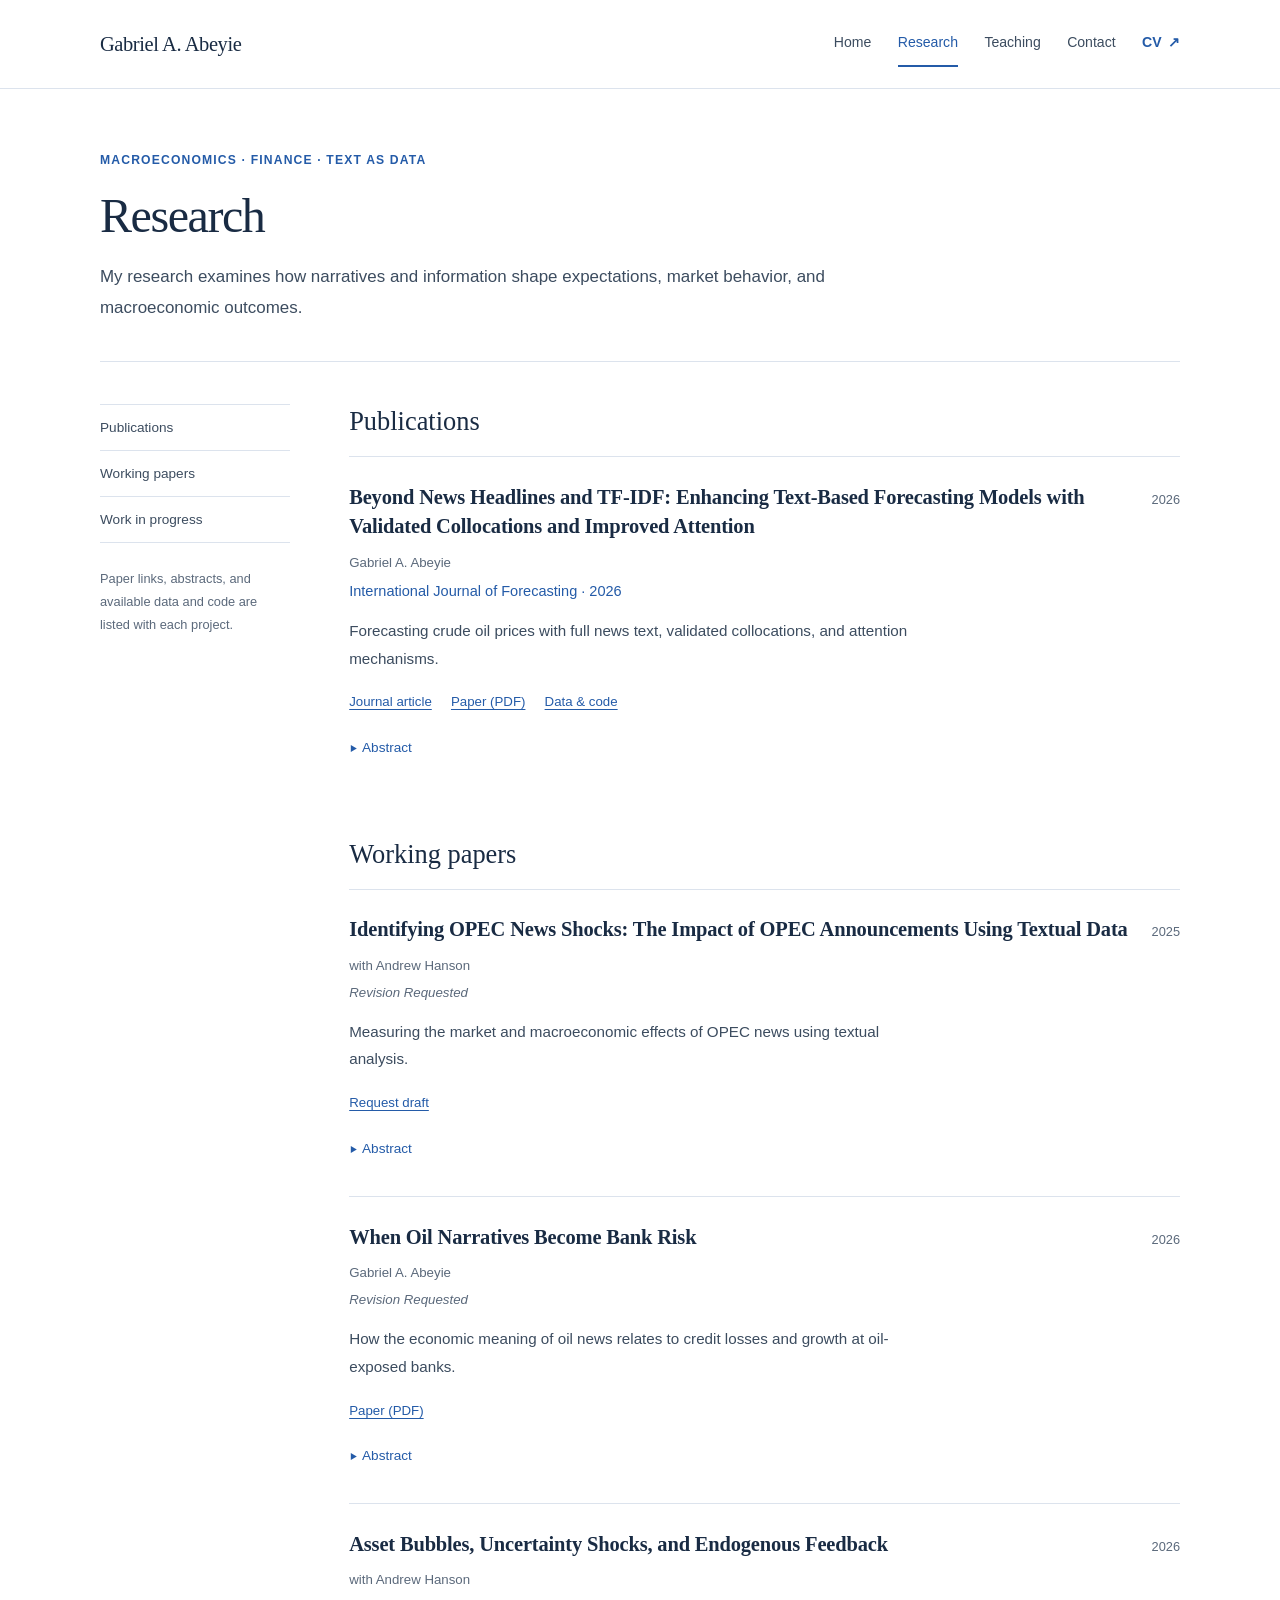
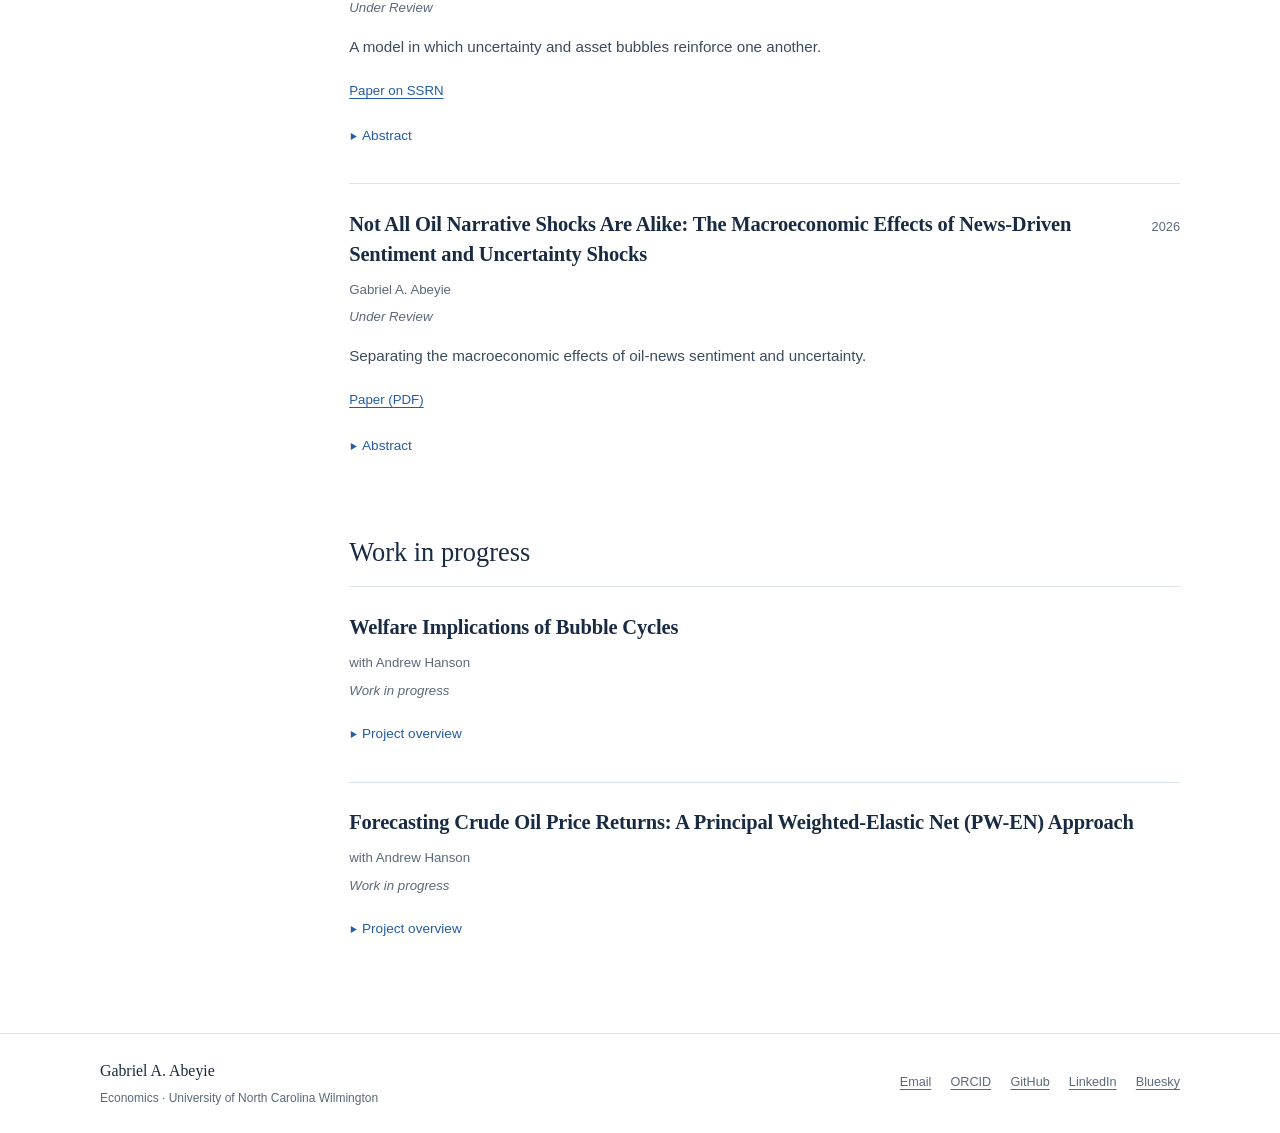
==== research.html @ 28021926 "Add files via upload" ====
<!DOCTYPE html>
<html lang="en">
<head><meta charset="UTF-8"><meta name="viewport" content="width=device-width, initial-scale=1"><meta name="color-scheme" content="light"><title>Research | Gabriel A. Abeyie</title><meta name="description" content="Publications, working papers, abstracts, and replication materials from Gabriel A. Abeyie."><meta name="author" content="Gabriel Appau Abeyie"><link rel="canonical" href="https://gabeabeyie.github.io/academic-website/research.html"><meta property="og:type" content="website"><meta property="og:url" content="https://gabeabeyie.github.io/academic-website/research.html"><meta property="og:title" content="Research | Gabriel A. Abeyie"><meta property="og:description" content="Publications, working papers, abstracts, and replication materials from Gabriel A. Abeyie."><meta property="og:image" content="https://gabeabeyie.github.io/academic-website/abeyie-gabriel-a-gabriel-abeyie-07723-edit-2-portrait.jpg"><meta name="twitter:card" content="summary_large_image"><meta name="twitter:title" content="Research | Gabriel A. Abeyie"><meta name="twitter:description" content="Publications, working papers, abstracts, and replication materials from Gabriel A. Abeyie."><link rel="icon" type="image/png" href="https://gabeabeyie.github.io/academic-website/favicon.png"><link rel="stylesheet" href="styles.css"></head><body><a class="skip" href="#main">Skip to main content</a><header class="site-header"><div class="container header-inner"><a class="wordmark" href="index.html">Gabriel A. Abeyie</a><nav class="primary-nav" aria-label="Main navigation"><ul><li><a href="index.html">Home</a></li><li><a href="research.html" aria-current="page">Research</a></li><li><a href="teaching.html">Teaching</a></li><li><a href="contact.html">Contact</a></li><li><a class="nav-cv" href="https://gabeabeyie.github.io/academic-website/Gabriel_abeyie_cv.pdf">CV <span aria-hidden="true">↗</span></a></li></ul></nav></div></header><main class="main" id="main" tabindex="-1"><div class="container"><header class="page-heading"><p class="eyebrow">Macroeconomics · Finance · Text as data</p><h1 id="research-title">Research</h1><p>My research examines how narratives and information shape expectations, market behavior, and macroeconomic outcomes.</p></header><div class="research-layout"><aside class="research-side"><nav aria-label="Research categories"><a href="#publications">Publications</a><a href="#working-papers">Working papers</a><a href="#work-in-progress">Work in progress</a></nav><p>Paper links, abstracts, and available data and code are listed with each project.</p></aside><div><section class="paper-group" id="publications" aria-labelledby="publications-title"><h2 id="publications-title">Publications</h2><article class="paper" aria-labelledby="paper-1"><div class="paper-heading"><h3 id="paper-1"><a href="https://doi.org/10.1016/j.ijforecast.2025.09.002">Beyond News Headlines and TF-IDF: Enhancing Text-Based Forecasting Models with Validated Collocations and Improved Attention</a></h3><span class="paper-year">2026</span></div><p class="paper-authors">Gabriel A. Abeyie</p><p class="paper-status published">International Journal of Forecasting · 2026</p><p class="paper-description">Forecasting crude oil prices with full news text, validated collocations, and attention mechanisms.</p><div class="paper-links"><a href="https://doi.org/10.1016/j.ijforecast.2025.09.002" aria-label="Journal article: Beyond News Headlines and TF-IDF: Enhancing Text-Based Forecasting Models with Validated Collocations and Improved Attention">Journal article</a><a href="https://gabeabeyie.github.io/academic-website/IJF-D-24-00300R1.pdf" aria-label="Paper (PDF): Beyond News Headlines and TF-IDF: Enhancing Text-Based Forecasting Models with Validated Collocations and Improved Attention">Paper (PDF)</a><a href="https://github.com/gabeabeyie/Collocation_Attention.git" aria-label="Data &amp; code: Beyond News Headlines and TF-IDF: Enhancing Text-Based Forecasting Models with Validated Collocations and Improved Attention">Data &amp; code</a></div><details><summary>Abstract<span class="sr-only">: Beyond News Headlines and TF-IDF: Enhancing Text-Based Forecasting Models with Validated Collocations and Improved Attention</span></summary><div class="abstract"><p>This paper proposes a method for enhancing text-based forecasting models, with a specific focus on predicting crude oil prices. Utilizing advanced techniques, including pattern validation and attention mechanisms, the study demonstrates notable improvements in predictive power over traditional approaches. One key finding is that considering the full text of news articles, rather than limiting the analysis to news headlines, leads to significant gains in forecasting accuracy. Furthermore, the model featuring verb-noun and noun-verb collocation pattern validation consistently outperforms benchmarks and models based solely on news headlines across various forecasting horizons. The results suggest that the presence of such collocations as “price fell,” “prices tumbled,” and “price dropped” in crude-oil-related news articles is associated with a decrease in oil price returns. Additionally, integrating macroeconomic data with text-based features enhances predictive performance, demonstrating that combining structured economic indicators with textual features improves forecasting accuracy.</p></div></details></article></section><section class="paper-group" id="working-papers" aria-labelledby="working-title"><h2 id="working-title">Working papers</h2><article class="paper" aria-labelledby="paper-2"><div class="paper-heading"><h3 id="paper-2">Identifying OPEC News Shocks: The Impact of OPEC Announcements Using Textual Data</h3><span class="paper-year">2025</span></div><p class="paper-authors">with Andrew Hanson</p><p class="paper-status ">Revision Requested</p><p class="paper-description">Measuring the market and macroeconomic effects of OPEC news using textual analysis.</p><div class="paper-links"><a href="mailto:abeyieg@uncw.edu?subject=Paper%20request%3A%20Identifying%20OPEC%20News%20Shocks%3A%20The%20Impact%20of%20OPEC%20Announcements%20Using%20Textual%20Data" aria-label="Request draft: Identifying OPEC News Shocks: The Impact of OPEC Announcements Using Textual Data">Request draft</a></div><details><summary>Abstract<span class="sr-only">: Identifying OPEC News Shocks: The Impact of OPEC Announcements Using Textual Data</span></summary><div class="abstract"><p>This paper uses textual analysis to identify and measure the impact of OPEC news shocks on oil markets and the broader economy, developing novel methods to extract information from OPEC announcements and communications.</p></div></details></article><article class="paper" aria-labelledby="paper-3"><div class="paper-heading"><h3 id="paper-3"><a href="https://gabeabeyie.github.io/academic-website/When%20Oil%20Narratives%20Become%20Bank%20Risk.pdf">When Oil Narratives Become Bank Risk</a></h3><span class="paper-year">2026</span></div><p class="paper-authors">Gabriel A. Abeyie</p><p class="paper-status ">Revision Requested</p><p class="paper-description">How the economic meaning of oil news relates to credit losses and growth at oil-exposed banks.</p><div class="paper-links"><a href="https://gabeabeyie.github.io/academic-website/When%20Oil%20Narratives%20Become%20Bank%20Risk.pdf" aria-label="Paper (PDF): When Oil Narratives Become Bank Risk">Paper (PDF)</a></div><details><summary>Abstract<span class="sr-only">: When Oil Narratives Become Bank Risk</span></summary><div class="abstract"><p>Oil-market news can signal very different risks for banks exposed to oil-producing regions. This paper studies how newspaper-based oil narratives are associated with U.S. bank balance sheets. Supply-disruption narratives predict higher cumulative loan-loss provisions and net charge-offs, lower loan growth, lower deposit growth, and weaker short-run profitability among more oil-exposed banks. Demand-salience narratives move in the opposite direction, predicting stronger lending, deposit growth, and profitability, while provisions and charge-offs decline. These findings show that oil narratives do not have one banking effect: some oil stories become bank risk, while others coincide with expansion in oil-exposed banking markets</p></div></details></article><article class="paper" aria-labelledby="paper-4"><div class="paper-heading"><h3 id="paper-4"><a href="https://papers.ssrn.com/sol3/papers.cfm?abstract_id=7301018">Asset Bubbles, Uncertainty Shocks, and Endogenous Feedback</a></h3><span class="paper-year">2026</span></div><p class="paper-authors">with Andrew Hanson</p><p class="paper-status ">Under Review</p><p class="paper-description">A model in which uncertainty and asset bubbles reinforce one another.</p><div class="paper-links"><a href="https://papers.ssrn.com/sol3/papers.cfm?abstract_id=7301018" aria-label="Paper on SSRN: Asset Bubbles, Uncertainty Shocks, and Endogenous Feedback">Paper on SSRN</a></div><details><summary>Abstract<span class="sr-only">: Asset Bubbles, Uncertainty Shocks, and Endogenous Feedback</span></summary><div class="abstract"><p>Asset bubbles can create the uncertainty that sustains them. We build an economy in which a gap between an asset&#x27;s market price and the cost of covering its dividends finances project entry, expansion, and risk-taking. Those projects generate future uncertainty, which strains investors&#x27; capacity to bear risk and widens the bubble. This feedback can sustain several levels of bubbles and uncertainty even when shocks do not multiply on their own. Time structure determines the outcome. With a fixed ending date, equilibrium is unique regardless of feedback strength. When projects and uncertainty repeatedly renew, the same mechanism can produce multiple equilibria. Uncertainty shocks do not merely enlarge an existing bubble: by pushing risk beyond investors&#x27; capacity to bear it, they can cause one to form in the first place. The model identifies stable and unstable outcomes and remains valid in a fully closed economy.</p></div></details></article><article class="paper" aria-labelledby="paper-5"><div class="paper-heading"><h3 id="paper-5"><a href="https://gabeabeyie.github.io/academic-website/Narrative_Shocks70.pdf">Not All Oil Narrative Shocks Are Alike: The Macroeconomic Effects of News-Driven Sentiment and Uncertainty Shocks</a></h3><span class="paper-year">2026</span></div><p class="paper-authors">Gabriel A. Abeyie</p><p class="paper-status ">Under Review</p><p class="paper-description">Separating the macroeconomic effects of oil-news sentiment and uncertainty.</p><div class="paper-links"><a href="https://gabeabeyie.github.io/academic-website/Narrative_Shocks70.pdf" aria-label="Paper (PDF): Not All Oil Narrative Shocks Are Alike: The Macroeconomic Effects of News-Driven Sentiment and Uncertainty Shocks">Paper (PDF)</a></div><details><summary>Abstract<span class="sr-only">: Not All Oil Narrative Shocks Are Alike: The Macroeconomic Effects of News-Driven Sentiment and Uncertainty Shocks</span></summary><div class="abstract"><p>This paper studies whether oil-market narratives have macroeconomic effects, and whether those effects differ depending on whether narratives convey directional information or uncertainty. I construct new monthly oil narrative sentiment and uncertainty indices from Wall Street Journal and New York Times articles from 1953 to 2022 and classify oil-related coverage into five narrative types. Using the type-specific narrative decomposition as external instruments in a Proxy-SVAR, I identify two structurally distinct narrative shocks. A bullish narrative sentiment shock raises the real oil price persistently, increases world industrial production, raises world oil production, and gradually passes through to consumer prices, consistent with a demand-side information channel. By contrast, an elevated narrative uncertainty shock reduces world oil production and world industrial production, while producing only a muted response of the real oil price and consumer prices, consistent with a supply-side real-options channel. When both shocks hit simultaneously, the combined effect produces a stagflationary pattern in which oil prices and inflation rise while production and activity respond weakly. These findings show that oil-market narratives contain macroeconomically relevant variation beyond physical oil shocks and that separating directional tone from ambiguity is essential for understanding how oil news transmits to the broader economy.</p></div></details></article></section><section class="paper-group" id="work-in-progress" aria-labelledby="progress-title"><h2 id="progress-title">Work in progress</h2><article class="paper" aria-labelledby="paper-6"><div class="paper-heading"><h3 id="paper-6">Welfare Implications of Bubble Cycles</h3></div><p class="paper-authors">with Andrew Hanson</p><p class="paper-status ">Work in progress</p><div class="paper-links"></div><details><summary>Project overview<span class="sr-only">: Welfare Implications of Bubble Cycles</span></summary><div class="abstract"><p>This research examines the welfare consequences of asset price bubble cycles, analyzing how boom–bust patterns in asset markets affect economic efficiency and social welfare.</p></div></details></article><article class="paper" aria-labelledby="paper-7"><div class="paper-heading"><h3 id="paper-7">Forecasting Crude Oil Price Returns: A Principal Weighted-Elastic Net (PW-EN) Approach</h3></div><p class="paper-authors">with Andrew Hanson</p><p class="paper-status ">Work in progress</p><div class="paper-links"></div><details><summary>Project overview<span class="sr-only">: Forecasting Crude Oil Price Returns: A Principal Weighted-Elastic Net (PW-EN) Approach</span></summary><div class="abstract"><p>This paper develops a novel forecasting methodology combining principal component analysis with weighted elastic net regularization to improve crude oil price return predictions using high-dimensional predictor sets.</p></div></details></article></section></div></div></div></main><footer class="site-footer"><div class="container footer-inner"><div><p class="footer-name">Gabriel A. Abeyie</p><p class="footer-affiliation">Economics · University of North Carolina Wilmington</p></div><nav class="footer-links" aria-label="Contact and profiles"><a href="mailto:abeyieg@uncw.edu">Email</a><a href="https://orcid.org/0009-0005-0006-528X">ORCID</a><a href="https://github.com/gabeabeyie">GitHub</a><a href="https://linkedin.com/in/gabrielabeyie">LinkedIn</a><a href="https://bsky.app/profile/gabeyie.bsky.social">Bluesky</a></nav></div></footer></body></html>
---- styles.css ----
/* Shared design tokens. No external fonts or JavaScript are required by the hosted site. */
:root{color-scheme:light;--bg:#fff;--ink:#192b43;--body:#3c4c5f;--muted:#5b697b;--accent:#245ba8;--accent-dark:#173f7d;--line:#dce3ed;--soft:#f2f6fb;--focus:#a94715;--serif:Georgia,"Times New Roman",serif;--sans:-apple-system,BlinkMacSystemFont,"Segoe UI",Arial,sans-serif}
*,*::before,*::after{box-sizing:border-box}html{scroll-behavior:smooth;scroll-padding-top:24px}body{margin:0;color:var(--body);background:var(--bg);font:1rem/1.7 var(--sans);-webkit-font-smoothing:antialiased}h1,h2,h3,h4,p,ul,figure,dl,dd{margin:0}h1,h2,h3,h4{color:var(--ink);line-height:1.3;font-weight:500}h1,h2{font-family:var(--serif)}a{color:var(--accent);text-decoration-thickness:1px;text-underline-offset:.23em}a:hover{color:var(--accent-dark);text-decoration-thickness:2px}a,summary{-webkit-tap-highlight-color:transparent}:focus-visible{outline:3px solid var(--focus);outline-offset:5px;border-radius:2px}::selection{background:#dbe8fa;color:var(--ink)}.sr-only{position:absolute;width:1px;height:1px;padding:0;overflow:hidden;clip:rect(0,0,0,0);white-space:nowrap;border:0}.container{width:min(1080px,calc(100% - 5rem));margin-inline:auto}.skip{position:fixed;top:1rem;left:1rem;transform:translateY(-180%);background:var(--ink);color:#fff;padding:.7rem 1rem;z-index:100}.skip:focus{transform:none;color:#fff}.site-header{border-bottom:1px solid var(--line)}.header-inner{min-height:88px;display:flex;justify-content:space-between;align-items:center;gap:2rem}.wordmark{font-family:var(--serif);font-size:1.28rem;letter-spacing:-.02em;text-decoration:none;color:var(--ink);min-height:44px;display:inline-flex;align-items:center;white-space:nowrap}.wordmark:hover{color:var(--accent)}.primary-nav ul{display:flex;gap:1.65rem;align-items:center;list-style:none;padding:0}.primary-nav a{font-size:.88rem;color:var(--body);text-decoration:none;min-height:44px;display:inline-flex;align-items:center;border-bottom:2px solid transparent;padding:.6rem 0}.primary-nav a:hover{text-decoration:underline;color:var(--accent)}.primary-nav a[aria-current="page"]{color:var(--accent);border-bottom-color:var(--accent)}.primary-nav .nav-cv{gap:.4rem;color:var(--accent);font-weight:600}.main{min-height:calc(100vh - 230px)}.home-hero{display:grid;grid-template-columns:minmax(0,1.55fr) minmax(0,1fr);gap:5rem;align-items:center;padding:4.5rem 0 4.25rem}.eyebrow{font-size:.79rem;font-weight:600;letter-spacing:.095em;text-transform:uppercase;color:var(--accent);margin-bottom:1rem}.home-hero h1{font-size:clamp(2.8rem,4.7vw,3.7rem);font-weight:400;line-height:1.14;letter-spacing:-.035em;text-wrap:balance}.affiliation{margin-top:1rem;line-height:1.8;font-size:.98rem;color:var(--muted)}.affiliation a{color:var(--body);text-decoration:none}.affiliation a:hover{text-decoration:underline}.hero-bio{font-size:1.17rem;line-height:1.75;margin-top:1.55rem;max-width:580px}.hero-method{font-size:1rem;line-height:1.8;margin-top:1rem;max-width:580px}.hero-actions{display:flex;align-items:center;gap:1rem;flex-wrap:wrap;margin-top:1.65rem}.button{display:inline-flex;align-items:center;justify-content:center;min-height:48px;gap:1rem;padding:.65rem 1.1rem;background:var(--accent);color:#fff;border:1px solid var(--accent);border-radius:4px;font-size:.88rem;font-weight:500;text-decoration:none}.button:hover{color:#fff;background:var(--accent-dark);border-color:var(--accent-dark);text-decoration:none}.button.secondary{background:#fff;border-color:#a8b8ce;color:var(--accent)}.button.secondary:hover{background:var(--soft);border-color:var(--accent);color:var(--accent)}.portrait{display:block;width:100%;height:auto;aspect-ratio:756/900;object-fit:cover;max-width:308px;margin-left:auto;border-radius:6px}.portrait-caption{max-width:308px;margin:.8rem 0 0 auto;font-size:.76rem;color:var(--muted);line-height:1.65}.home-topics{display:grid;grid-template-columns:repeat(3,minmax(0,1fr));gap:2.8rem;padding:1.8rem 0 2.1rem;border-top:1px solid var(--line);border-bottom:1px solid var(--line)}.topic{border-top:2px solid #8aa7d0;padding-top:.9rem}.topic h2{font-family:var(--sans);font-size:.94rem;font-weight:600}.topic p{font-size:.88rem;line-height:1.75;margin-top:.5rem;color:var(--muted)}.home-feature{display:grid;grid-template-columns:170px minmax(0,1fr);gap:2.5rem;padding:2.4rem 0 2.6rem}.small-label{font-size:.75rem;font-weight:600;text-transform:uppercase;letter-spacing:.09em;color:var(--muted);padding-top:.25rem}.home-feature h2{font-size:1.2rem;line-height:1.55;max-width:740px}.home-feature h2 a{color:var(--ink);text-decoration:none}.home-feature h2 a:hover{color:var(--accent);text-decoration:underline}.home-feature p{font-size:.9rem;color:var(--muted);margin-top:.7rem}.inline-link{display:inline-flex;align-items:center;gap:.7rem;min-height:44px;font-size:.86rem;margin-top:.3rem}.page-heading{padding:3.8rem 0 2.4rem;border-bottom:1px solid var(--line)}.page-heading h1{font-size:3rem;letter-spacing:-.03em;line-height:1.15;font-weight:400}.page-heading p{font-size:1.06rem;line-height:1.8;max-width:730px;margin-top:1.2rem}.page-heading .eyebrow{margin:0 0 1rem;font-size:.76rem}.research-layout{display:grid;grid-template-columns:190px minmax(0,1fr);gap:3.7rem;padding:2.6rem 0 3.5rem}.research-side{align-self:start;position:sticky;top:2rem}.research-side nav{border-top:1px solid var(--line)}.research-side a{min-height:46px;display:flex;align-items:center;border-bottom:1px solid var(--line);font-size:.85rem;text-decoration:none;color:var(--body)}.research-side a:hover{color:var(--accent);text-decoration:underline}.research-side p{font-size:.8rem;color:var(--muted);line-height:1.8;margin-top:1.5rem}.paper-group{scroll-margin-top:2rem}.paper-group+.paper-group{margin-top:2.6rem}.paper-group h2{font-size:1.65rem;padding-bottom:1.1rem;border-bottom:1px solid var(--line);font-weight:400}.paper{padding:1.6rem 0 1.5rem;border-bottom:1px solid var(--line)}.paper:last-child{border-bottom:0}.paper-heading{display:flex;justify-content:space-between;align-items:baseline;gap:1rem;margin-bottom:.6rem}.paper-year{font-size:.8rem;color:var(--muted);flex-shrink:0}.paper h3{font-family:var(--serif);font-size:1.28rem;font-weight:600;line-height:1.45;letter-spacing:-.008em}.paper h3 a{color:var(--ink);text-decoration:none}.paper h3 a:hover{color:var(--accent);text-decoration:underline}.paper-authors{font-size:.83rem;color:var(--muted);margin-top:.6rem}.paper-status{font-size:.83rem;color:var(--muted);margin-top:.3rem;font-style:italic}.paper-status.published{font-size:.91rem;color:var(--accent);font-style:normal}.paper-description{font-size:.95rem;line-height:1.8;margin-top:.85rem;max-width:68ch}.paper-links{display:flex;gap:0 1.2rem;flex-wrap:wrap;margin-top:.55rem}.paper-links a{display:inline-flex;align-items:center;min-height:44px;font-size:.83rem}.paper details{margin-top:.15rem}summary{cursor:pointer;width:fit-content;max-width:100%;min-height:44px;padding:.55rem .1rem;color:var(--accent);font-size:.85rem;line-height:1.7}summary:hover{text-decoration:underline;text-underline-offset:.2em}summary::marker{font-size:.78em}.abstract{padding:1.1rem 1.2rem;background:var(--soft);border-left:2px solid #7f9fc9;font-size:.94rem;line-height:1.85;margin:.35rem 0 .7rem;overflow-wrap:anywhere}.teaching-layout{display:grid;grid-template-columns:minmax(0,1fr) 258px;gap:4rem;padding:2.8rem 0 3.4rem}.course{padding:1.6rem 0 1.8rem;border-bottom:1px solid var(--line)}.course:first-child{padding-top:0}.course:last-child{border-bottom:0}.course-code{font-size:.79rem;color:var(--accent);font-weight:600;margin-bottom:.65rem;letter-spacing:.03em}.course h2{font-size:1.5rem;line-height:1.4}.course-description{font-size:.95rem;line-height:1.85;margin-top:.8rem}.course .syllabus{display:inline-flex;gap:.6rem;align-items:center;min-height:44px;font-size:.85rem;margin-top:.6rem}.format{font-size:.65rem;line-height:1.3;padding:.12rem .25rem;border:1px solid #a5b4c9;color:var(--muted);border-radius:2px}.course details{margin-top:.3rem}.course dl{margin:.6rem 0 .5rem;padding:.6rem 0 .3rem 1rem;border-left:2px solid var(--line)}.term+.term{margin-top:1.1rem}.term dt{font-size:.85rem;color:var(--ink);font-weight:600;margin-bottom:.3rem}.term dd{font-size:.86rem;line-height:1.85}.term a{min-height:30px;display:inline-block}.score{color:var(--ink);font-weight:600}.student-aside{align-self:start;background:var(--soft);padding:1.5rem 1.4rem;border-radius:4px;border-top:2px solid #7b9dc8}.student-aside h2{font-family:var(--sans);font-size:1rem;font-weight:600}.student-aside p{font-size:.88rem;line-height:1.85;margin-top:.7rem}.student-aside a{display:inline-flex;align-items:center;min-height:44px;font-size:.84rem}.student-aside .button{margin-top:1rem;font-size:.8rem;gap:.5rem;display:flex}.contact-layout{display:grid;grid-template-columns:1.1fr 1fr;gap:4.2rem;padding:2.8rem 0 3.6rem}.contact-block+.contact-block{margin-top:2.1rem}.contact-block h2{font-family:var(--sans);font-size:.85rem;font-weight:600;color:var(--muted);margin-bottom:.7rem}.contact-block p,.contact-block address{font-size:.97rem;line-height:1.9;font-style:normal}.email-large{font-family:var(--serif);font-size:1.8rem;display:inline-flex;align-items:center;min-height:44px;overflow-wrap:anywhere;max-width:100%}.contact-block .phone{min-height:44px;display:inline-flex;align-items:center;font-size:.94rem}.contact-block .button{margin-top:1rem}.contact-links{display:flex;gap:0 1.2rem;flex-wrap:wrap}.contact-links a{min-height:44px;display:inline-flex;align-items:center;font-size:.9rem}.about-strip{background:var(--soft);border-top:1px solid var(--line);padding:2rem 0}.about-strip-inner{display:flex;justify-content:space-between;align-items:center;gap:2rem}.about-strip p{font-size:.92rem;color:var(--muted)}.about-strip a{min-height:44px;display:inline-flex;align-items:center;gap:.75rem;white-space:nowrap;font-size:.86rem}.site-footer{border-top:1px solid var(--line);padding:1.5rem 0}.footer-inner{display:flex;align-items:center;justify-content:space-between;gap:1.5rem;flex-wrap:wrap}.footer-name{font-family:var(--serif);font-size:.99rem;color:var(--ink)}.footer-affiliation{font-size:.75rem;color:var(--muted);margin-top:.25rem}.footer-links{display:flex;gap:1.2rem;flex-wrap:wrap}.footer-links a{display:inline-flex;min-height:44px;align-items:center;font-size:.79rem;color:var(--muted)}
@media(max-width:1000px){.container{width:calc(100% - 4rem)}.home-hero{gap:3rem;grid-template-columns:1.5fr 1fr}.home-hero h1{font-size:3rem}.primary-nav ul{gap:1.1rem}.header-inner{gap:1rem}.research-layout{grid-template-columns:160px minmax(0,1fr);gap:2.5rem}.teaching-layout{grid-template-columns:minmax(0,1fr) 235px;gap:2.5rem}.contact-layout{gap:2.8rem}.home-topics{gap:1.8rem}}
@media(max-width:760px){.container{width:calc(100% - 2.6rem)}.header-inner{min-height:0;display:block;padding:1.1rem 0 .7rem}.wordmark{font-size:1.25rem;min-height:36px}.primary-nav ul{gap:1.45rem;flex-wrap:wrap;margin-top:.2rem}.primary-nav a{font-size:.86rem;padding:.4rem 0;min-height:44px}.home-hero{padding:2.8rem 0 2.7rem;gap:2rem;grid-template-columns:1.5fr 1fr}.home-hero h1{font-size:2.6rem}.eyebrow{font-size:.72rem;letter-spacing:.07em}.hero-bio{font-size:1.05rem;line-height:1.8}.hero-method{font-size:.94rem}.affiliation{font-size:.88rem}.hero-actions{gap:.7rem}.button{font-size:.82rem;padding:.6rem .85rem;gap:.7rem}.portrait-caption{font-size:.71rem}.home-topics{gap:1.4rem}.topic h2{font-size:.85rem}.topic p{font-size:.82rem}.home-feature{grid-template-columns:1fr;gap:.75rem;padding:2rem 0}.home-feature h2{font-size:1.14rem}.page-heading{padding:2.5rem 0 1.9rem}.page-heading h1{font-size:2.5rem}.page-heading p{font-size:1rem}.research-layout{grid-template-columns:1fr;gap:1.8rem;padding-top:1.7rem}.research-side{position:static}.research-side nav{display:flex;gap:.5rem 1.6rem;flex-wrap:wrap;border:0}.research-side a{border:0;min-height:44px}.research-side p{display:none}.paper-group h2{font-size:1.55rem}.paper h3{font-size:1.24rem}.teaching-layout{grid-template-columns:1fr;gap:2rem;padding-top:2rem}.student-aside{max-width:100%;padding:1.4rem 1.5rem}.student-aside .button{width:fit-content}.contact-layout{gap:2rem;padding-top:2rem}.email-large{font-size:1.5rem}.about-strip-inner{align-items:start}.footer-inner{gap:.75rem}.footer-links{gap:1rem}}
@media(max-width:540px){.container{width:calc(100% - 2.4rem)}.primary-nav ul{gap:0 1.2rem}.primary-nav a{font-size:.82rem}.home-hero{display:flex;flex-direction:column;align-items:stretch;gap:2rem;padding-top:2.1rem}.home-hero h1{font-size:2.9rem;max-width:440px}.home-hero .eyebrow{font-size:.73rem}.hero-bio{font-size:1.12rem}.hero-method{font-size:.97rem}.hero-portrait{display:flex;gap:1.2rem;align-items:center}.portrait{width:142px;max-width:45%;margin:0;border-radius:4px}.portrait-caption{margin:0;max-width:185px;font-size:.8rem;line-height:1.85}.home-topics{grid-template-columns:1fr;gap:1.25rem;padding:1.7rem 0}.topic{padding-top:.75rem}.topic h2{font-size:.94rem}.topic p{font-size:.88rem;max-width:48ch}.home-feature h2{font-size:1.12rem}.page-heading h1{font-size:2.4rem}.research-side nav{gap:0 1.1rem}.research-side a{font-size:.79rem}.paper-heading{display:block}.paper-year{display:block;margin-top:.45rem}.paper h3{font-size:1.18rem}.paper-links{gap:0 1.1rem}.paper-description{font-size:.92rem}.abstract{font-size:.9rem;padding:.9rem 1rem}.course h2{font-size:1.32rem}.course-description{font-size:.92rem}.contact-layout{grid-template-columns:1fr;gap:2rem}.contact-block+.contact-block{margin-top:1.6rem}.email-large{font-size:1.65rem}.about-strip-inner{display:block}.about-strip a{margin-top:.5rem}.footer-inner{display:block}.footer-links{margin-top:.65rem}}
@media(prefers-reduced-motion:reduce){html{scroll-behavior:auto}}
@media(forced-colors:active){a{color:LinkText}.button,.abstract,.student-aside{border:1px solid CanvasText}:focus-visible{outline-color:Highlight}.primary-nav a[aria-current="page"]{border-bottom-color:LinkText}}
@media print{html{scroll-padding-top:0}body{font-size:10pt;background:#fff;color:#000}.container{width:100%}.site-header,.site-footer,.skip,.hero-actions,.research-side,.about-strip{display:none}.main{min-height:0}.home-hero{padding:0 0 1rem;grid-template-columns:1fr 160px;gap:2rem}.home-hero h1{font-size:28pt}.hero-bio,.hero-method,.page-heading p{font-size:11pt}.page-heading{padding:0 0 1rem}.page-heading h1{font-size:26pt}.research-layout,.teaching-layout{display:block;padding-top:1rem}.paper,.course{break-inside:avoid}.paper h3{font-size:13pt}.paper,.course{padding:1rem 0}.paper-links a{min-height:0;font-size:9pt}.paper details,.course details,.student-aside{display:none}.contact-layout{padding:1rem 0}.contact-block a{color:#000}a{color:#000}.paper-description{font-size:10pt}.paper-group+.paper-group{margin-top:1.5rem}}
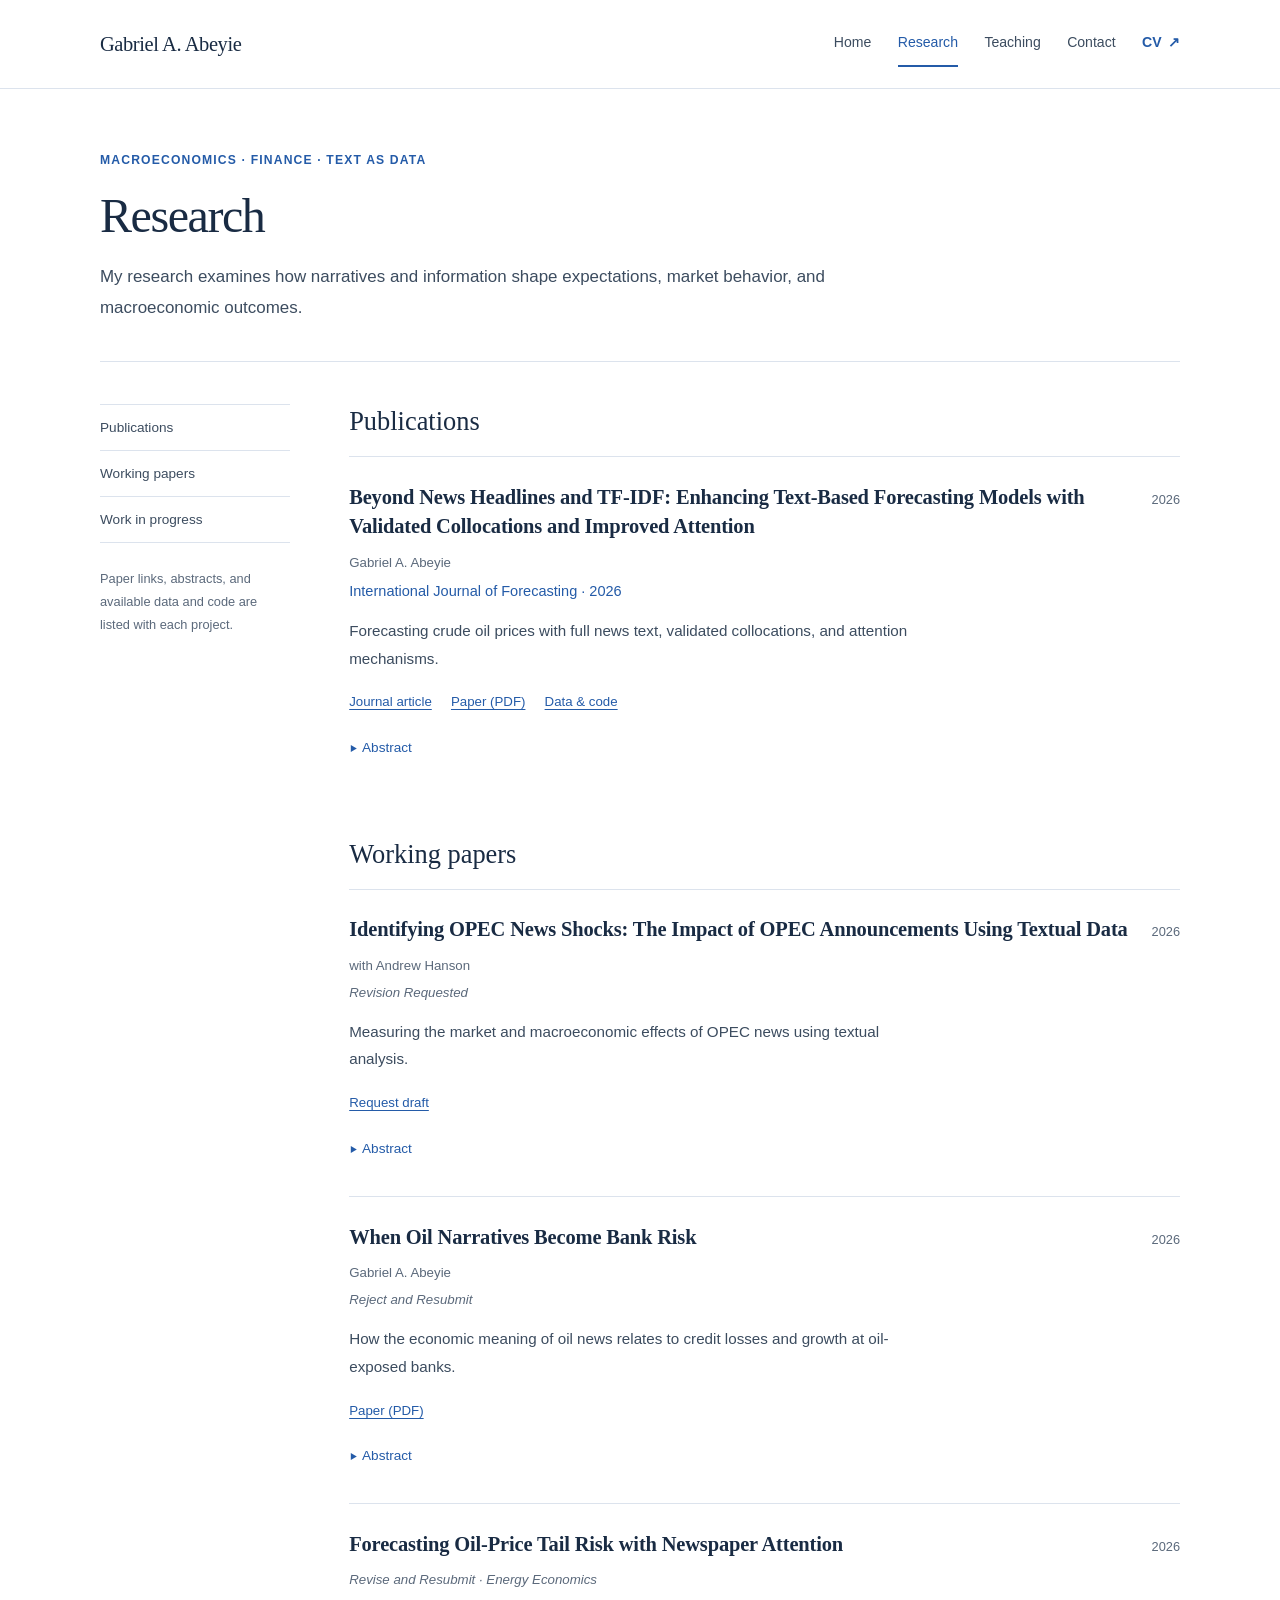
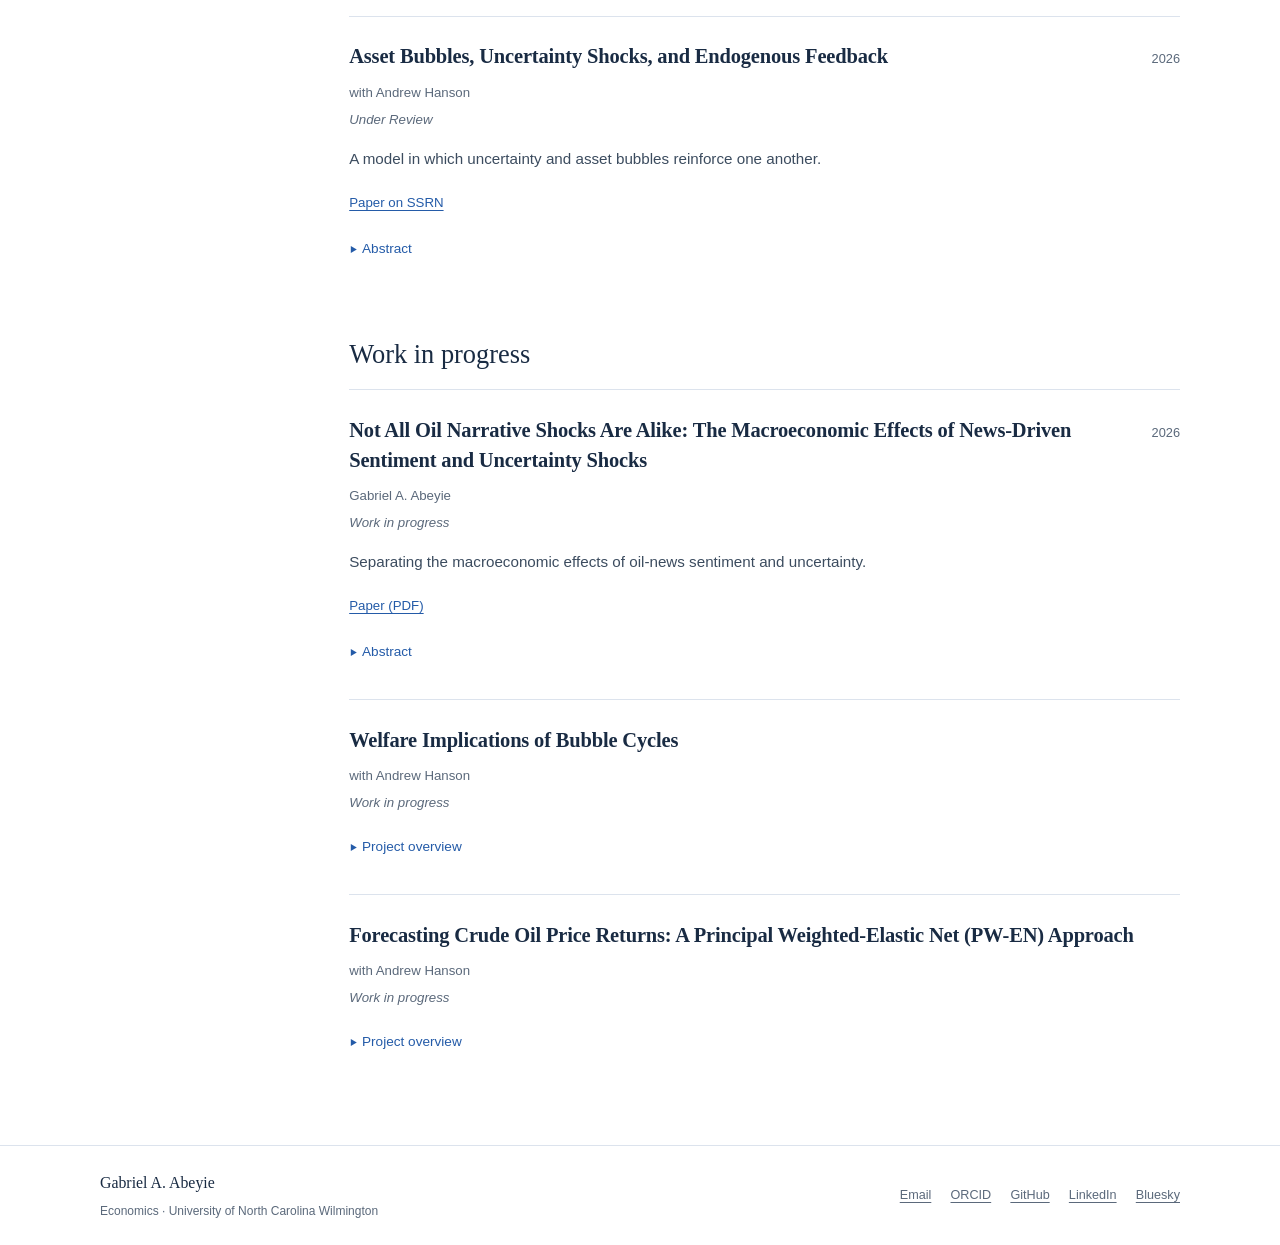
==== commit 5e01a09f: "Add files via upload" ====
--- a/research.html
+++ b/research.html
@@ -1,3 +1,230 @@
 <!DOCTYPE html>
 <html lang="en">
-<head><meta charset="UTF-8"><meta name="viewport" content="width=device-width, initial-scale=1"><meta name="color-scheme" content="light"><title>Research | Gabriel A. Abeyie</title><meta name="description" content="Publications, working papers, abstracts, and replication materials from Gabriel A. Abeyie."><meta name="author" content="Gabriel Appau Abeyie"><link rel="canonical" href="https://gabeabeyie.github.io/academic-website/research.html"><meta property="og:type" content="website"><meta property="og:url" content="https://gabeabeyie.github.io/academic-website/research.html"><meta property="og:title" content="Research | Gabriel A. Abeyie"><meta property="og:description" content="Publications, working papers, abstracts, and replication materials from Gabriel A. Abeyie."><meta property="og:image" content="https://gabeabeyie.github.io/academic-website/abeyie-gabriel-a-gabriel-abeyie-07723-edit-2-portrait.jpg"><meta name="twitter:card" content="summary_large_image"><meta name="twitter:title" content="Research | Gabriel A. Abeyie"><meta name="twitter:description" content="Publications, working papers, abstracts, and replication materials from Gabriel A. Abeyie."><link rel="icon" type="image/png" href="https://gabeabeyie.github.io/academic-website/favicon.png"><link rel="stylesheet" href="styles.css"></head><body><a class="skip" href="#main">Skip to main content</a><header class="site-header"><div class="container header-inner"><a class="wordmark" href="index.html">Gabriel A. Abeyie</a><nav class="primary-nav" aria-label="Main navigation"><ul><li><a href="index.html">Home</a></li><li><a href="research.html" aria-current="page">Research</a></li><li><a href="teaching.html">Teaching</a></li><li><a href="contact.html">Contact</a></li><li><a class="nav-cv" href="https://gabeabeyie.github.io/academic-website/Gabriel_abeyie_cv.pdf">CV <span aria-hidden="true">↗</span></a></li></ul></nav></div></header><main class="main" id="main" tabindex="-1"><div class="container"><header class="page-heading"><p class="eyebrow">Macroeconomics · Finance · Text as data</p><h1 id="research-title">Research</h1><p>My research examines how narratives and information shape expectations, market behavior, and macroeconomic outcomes.</p></header><div class="research-layout"><aside class="research-side"><nav aria-label="Research categories"><a href="#publications">Publications</a><a href="#working-papers">Working papers</a><a href="#work-in-progress">Work in progress</a></nav><p>Paper links, abstracts, and available data and code are listed with each project.</p></aside><div><section class="paper-group" id="publications" aria-labelledby="publications-title"><h2 id="publications-title">Publications</h2><article class="paper" aria-labelledby="paper-1"><div class="paper-heading"><h3 id="paper-1"><a href="https://doi.org/10.1016/j.ijforecast.2025.09.002">Beyond News Headlines and TF-IDF: Enhancing Text-Based Forecasting Models with Validated Collocations and Improved Attention</a></h3><span class="paper-year">2026</span></div><p class="paper-authors">Gabriel A. Abeyie</p><p class="paper-status published">International Journal of Forecasting · 2026</p><p class="paper-description">Forecasting crude oil prices with full news text, validated collocations, and attention mechanisms.</p><div class="paper-links"><a href="https://doi.org/10.1016/j.ijforecast.2025.09.002" aria-label="Journal article: Beyond News Headlines and TF-IDF: Enhancing Text-Based Forecasting Models with Validated Collocations and Improved Attention">Journal article</a><a href="https://gabeabeyie.github.io/academic-website/IJF-D-24-00300R1.pdf" aria-label="Paper (PDF): Beyond News Headlines and TF-IDF: Enhancing Text-Based Forecasting Models with Validated Collocations and Improved Attention">Paper (PDF)</a><a href="https://github.com/gabeabeyie/Collocation_Attention.git" aria-label="Data &amp; code: Beyond News Headlines and TF-IDF: Enhancing Text-Based Forecasting Models with Validated Collocations and Improved Attention">Data &amp; code</a></div><details><summary>Abstract<span class="sr-only">: Beyond News Headlines and TF-IDF: Enhancing Text-Based Forecasting Models with Validated Collocations and Improved Attention</span></summary><div class="abstract"><p>This paper proposes a method for enhancing text-based forecasting models, with a specific focus on predicting crude oil prices. Utilizing advanced techniques, including pattern validation and attention mechanisms, the study demonstrates notable improvements in predictive power over traditional approaches. One key finding is that considering the full text of news articles, rather than limiting the analysis to news headlines, leads to significant gains in forecasting accuracy. Furthermore, the model featuring verb-noun and noun-verb collocation pattern validation consistently outperforms benchmarks and models based solely on news headlines across various forecasting horizons. The results suggest that the presence of such collocations as “price fell,” “prices tumbled,” and “price dropped” in crude-oil-related news articles is associated with a decrease in oil price returns. Additionally, integrating macroeconomic data with text-based features enhances predictive performance, demonstrating that combining structured economic indicators with textual features improves forecasting accuracy.</p></div></details></article></section><section class="paper-group" id="working-papers" aria-labelledby="working-title"><h2 id="working-title">Working papers</h2><article class="paper" aria-labelledby="paper-2"><div class="paper-heading"><h3 id="paper-2">Identifying OPEC News Shocks: The Impact of OPEC Announcements Using Textual Data</h3><span class="paper-year">2025</span></div><p class="paper-authors">with Andrew Hanson</p><p class="paper-status ">Revision Requested</p><p class="paper-description">Measuring the market and macroeconomic effects of OPEC news using textual analysis.</p><div class="paper-links"><a href="mailto:abeyieg@uncw.edu?subject=Paper%20request%3A%20Identifying%20OPEC%20News%20Shocks%3A%20The%20Impact%20of%20OPEC%20Announcements%20Using%20Textual%20Data" aria-label="Request draft: Identifying OPEC News Shocks: The Impact of OPEC Announcements Using Textual Data">Request draft</a></div><details><summary>Abstract<span class="sr-only">: Identifying OPEC News Shocks: The Impact of OPEC Announcements Using Textual Data</span></summary><div class="abstract"><p>This paper uses textual analysis to identify and measure the impact of OPEC news shocks on oil markets and the broader economy, developing novel methods to extract information from OPEC announcements and communications.</p></div></details></article><article class="paper" aria-labelledby="paper-3"><div class="paper-heading"><h3 id="paper-3"><a href="https://gabeabeyie.github.io/academic-website/When%20Oil%20Narratives%20Become%20Bank%20Risk.pdf">When Oil Narratives Become Bank Risk</a></h3><span class="paper-year">2026</span></div><p class="paper-authors">Gabriel A. Abeyie</p><p class="paper-status ">Revision Requested</p><p class="paper-description">How the economic meaning of oil news relates to credit losses and growth at oil-exposed banks.</p><div class="paper-links"><a href="https://gabeabeyie.github.io/academic-website/When%20Oil%20Narratives%20Become%20Bank%20Risk.pdf" aria-label="Paper (PDF): When Oil Narratives Become Bank Risk">Paper (PDF)</a></div><details><summary>Abstract<span class="sr-only">: When Oil Narratives Become Bank Risk</span></summary><div class="abstract"><p>Oil-market news can signal very different risks for banks exposed to oil-producing regions. This paper studies how newspaper-based oil narratives are associated with U.S. bank balance sheets. Supply-disruption narratives predict higher cumulative loan-loss provisions and net charge-offs, lower loan growth, lower deposit growth, and weaker short-run profitability among more oil-exposed banks. Demand-salience narratives move in the opposite direction, predicting stronger lending, deposit growth, and profitability, while provisions and charge-offs decline. These findings show that oil narratives do not have one banking effect: some oil stories become bank risk, while others coincide with expansion in oil-exposed banking markets</p></div></details></article><article class="paper" aria-labelledby="paper-4"><div class="paper-heading"><h3 id="paper-4"><a href="https://papers.ssrn.com/sol3/papers.cfm?abstract_id=7301018">Asset Bubbles, Uncertainty Shocks, and Endogenous Feedback</a></h3><span class="paper-year">2026</span></div><p class="paper-authors">with Andrew Hanson</p><p class="paper-status ">Under Review</p><p class="paper-description">A model in which uncertainty and asset bubbles reinforce one another.</p><div class="paper-links"><a href="https://papers.ssrn.com/sol3/papers.cfm?abstract_id=7301018" aria-label="Paper on SSRN: Asset Bubbles, Uncertainty Shocks, and Endogenous Feedback">Paper on SSRN</a></div><details><summary>Abstract<span class="sr-only">: Asset Bubbles, Uncertainty Shocks, and Endogenous Feedback</span></summary><div class="abstract"><p>Asset bubbles can create the uncertainty that sustains them. We build an economy in which a gap between an asset&#x27;s market price and the cost of covering its dividends finances project entry, expansion, and risk-taking. Those projects generate future uncertainty, which strains investors&#x27; capacity to bear risk and widens the bubble. This feedback can sustain several levels of bubbles and uncertainty even when shocks do not multiply on their own. Time structure determines the outcome. With a fixed ending date, equilibrium is unique regardless of feedback strength. When projects and uncertainty repeatedly renew, the same mechanism can produce multiple equilibria. Uncertainty shocks do not merely enlarge an existing bubble: by pushing risk beyond investors&#x27; capacity to bear it, they can cause one to form in the first place. The model identifies stable and unstable outcomes and remains valid in a fully closed economy.</p></div></details></article><article class="paper" aria-labelledby="paper-5"><div class="paper-heading"><h3 id="paper-5"><a href="https://gabeabeyie.github.io/academic-website/Narrative_Shocks70.pdf">Not All Oil Narrative Shocks Are Alike: The Macroeconomic Effects of News-Driven Sentiment and Uncertainty Shocks</a></h3><span class="paper-year">2026</span></div><p class="paper-authors">Gabriel A. Abeyie</p><p class="paper-status ">Under Review</p><p class="paper-description">Separating the macroeconomic effects of oil-news sentiment and uncertainty.</p><div class="paper-links"><a href="https://gabeabeyie.github.io/academic-website/Narrative_Shocks70.pdf" aria-label="Paper (PDF): Not All Oil Narrative Shocks Are Alike: The Macroeconomic Effects of News-Driven Sentiment and Uncertainty Shocks">Paper (PDF)</a></div><details><summary>Abstract<span class="sr-only">: Not All Oil Narrative Shocks Are Alike: The Macroeconomic Effects of News-Driven Sentiment and Uncertainty Shocks</span></summary><div class="abstract"><p>This paper studies whether oil-market narratives have macroeconomic effects, and whether those effects differ depending on whether narratives convey directional information or uncertainty. I construct new monthly oil narrative sentiment and uncertainty indices from Wall Street Journal and New York Times articles from 1953 to 2022 and classify oil-related coverage into five narrative types. Using the type-specific narrative decomposition as external instruments in a Proxy-SVAR, I identify two structurally distinct narrative shocks. A bullish narrative sentiment shock raises the real oil price persistently, increases world industrial production, raises world oil production, and gradually passes through to consumer prices, consistent with a demand-side information channel. By contrast, an elevated narrative uncertainty shock reduces world oil production and world industrial production, while producing only a muted response of the real oil price and consumer prices, consistent with a supply-side real-options channel. When both shocks hit simultaneously, the combined effect produces a stagflationary pattern in which oil prices and inflation rise while production and activity respond weakly. These findings show that oil-market narratives contain macroeconomically relevant variation beyond physical oil shocks and that separating directional tone from ambiguity is essential for understanding how oil news transmits to the broader economy.</p></div></details></article></section><section class="paper-group" id="work-in-progress" aria-labelledby="progress-title"><h2 id="progress-title">Work in progress</h2><article class="paper" aria-labelledby="paper-6"><div class="paper-heading"><h3 id="paper-6">Welfare Implications of Bubble Cycles</h3></div><p class="paper-authors">with Andrew Hanson</p><p class="paper-status ">Work in progress</p><div class="paper-links"></div><details><summary>Project overview<span class="sr-only">: Welfare Implications of Bubble Cycles</span></summary><div class="abstract"><p>This research examines the welfare consequences of asset price bubble cycles, analyzing how boom–bust patterns in asset markets affect economic efficiency and social welfare.</p></div></details></article><article class="paper" aria-labelledby="paper-7"><div class="paper-heading"><h3 id="paper-7">Forecasting Crude Oil Price Returns: A Principal Weighted-Elastic Net (PW-EN) Approach</h3></div><p class="paper-authors">with Andrew Hanson</p><p class="paper-status ">Work in progress</p><div class="paper-links"></div><details><summary>Project overview<span class="sr-only">: Forecasting Crude Oil Price Returns: A Principal Weighted-Elastic Net (PW-EN) Approach</span></summary><div class="abstract"><p>This paper develops a novel forecasting methodology combining principal component analysis with weighted elastic net regularization to improve crude oil price return predictions using high-dimensional predictor sets.</p></div></details></article></section></div></div></div></main><footer class="site-footer"><div class="container footer-inner"><div><p class="footer-name">Gabriel A. Abeyie</p><p class="footer-affiliation">Economics · University of North Carolina Wilmington</p></div><nav class="footer-links" aria-label="Contact and profiles"><a href="mailto:abeyieg@uncw.edu">Email</a><a href="https://orcid.org/0009-0005-0006-528X">ORCID</a><a href="https://github.com/gabeabeyie">GitHub</a><a href="https://linkedin.com/in/gabrielabeyie">LinkedIn</a><a href="https://bsky.app/profile/gabeyie.bsky.social">Bluesky</a></nav></div></footer></body></html>+<head><meta charset="UTF-8"><meta name="viewport" content="width=device-width, initial-scale=1"><meta name="color-scheme" content="light"><title>Research | Gabriel A. Abeyie</title><meta name="description" content="Publications, working papers, abstracts, and replication materials from Gabriel A. Abeyie."><meta name="author" content="Gabriel Appau Abeyie"><link rel="canonical" href="https://gabeabeyie.github.io/academic-website/research.html"><meta property="og:type" content="website"><meta property="og:url" content="https://gabeabeyie.github.io/academic-website/research.html"><meta property="og:title" content="Research | Gabriel A. Abeyie"><meta property="og:description" content="Publications, working papers, abstracts, and replication materials from Gabriel A. Abeyie."><meta property="og:image" content="https://gabeabeyie.github.io/academic-website/abeyie-gabriel-a-gabriel-abeyie-07723-edit-2-portrait.jpg"><meta name="twitter:card" content="summary_large_image"><meta name="twitter:title" content="Research | Gabriel A. Abeyie"><meta name="twitter:description" content="Publications, working papers, abstracts, and replication materials from Gabriel A. Abeyie."><link rel="icon" type="image/png" href="https://gabeabeyie.github.io/academic-website/favicon.png"><link rel="stylesheet" href="styles.css">
+</head>
+<body><a class="skip" href="#main">Skip to main content</a>
+<header class="site-header">
+<div class="container header-inner"><a class="wordmark" href="index.html">Gabriel A. Abeyie</a>
+<nav class="primary-nav" aria-label="Main navigation">
+<ul>
+<li><a href="index.html">Home</a>
+</li>
+<li><a href="research.html" aria-current="page">Research</a>
+</li>
+<li><a href="teaching.html">Teaching</a>
+</li>
+<li><a href="contact.html">Contact</a>
+</li>
+<li><a class="nav-cv" href="https://gabeabeyie.github.io/academic-website/Gabriel_abeyie_cv.pdf">CV <span aria-hidden="true">↗</span></a>
+</li>
+</ul>
+</nav>
+</div>
+</header>
+<main class="main" id="main" tabindex="-1">
+<div class="container">
+<header class="page-heading">
+<p class="eyebrow">Macroeconomics · Finance · Text as data
+</p>
+<h1 id="research-title">Research
+</h1>
+<p>My research examines how narratives and information shape expectations, market behavior, and macroeconomic outcomes.
+</p>
+</header>
+<div class="research-layout">
+<aside class="research-side">
+<nav aria-label="Research categories"><a href="#publications">Publications</a><a href="#working-papers">Working papers</a><a href="#work-in-progress">Work in progress</a>
+</nav>
+<p>Paper links, abstracts, and available data and code are listed with each project.
+</p>
+</aside>
+<div>
+<section class="paper-group" id="publications" aria-labelledby="publications-title">
+<h2 id="publications-title">Publications
+</h2>
+<article class="paper" aria-labelledby="paper-1">
+<div class="paper-heading">
+<h3 id="paper-1"><a href="https://doi.org/10.1016/j.ijforecast.2025.09.002">Beyond News Headlines and TF-IDF: Enhancing Text-Based Forecasting Models with Validated Collocations and Improved Attention</a>
+</h3><span class="paper-year">2026</span>
+</div>
+<p class="paper-authors">Gabriel A. Abeyie
+</p>
+<p class="paper-status published">International Journal of Forecasting · 2026
+</p>
+<p class="paper-description">Forecasting crude oil prices with full news text, validated collocations, and attention mechanisms.
+</p>
+<div class="paper-links"><a href="https://doi.org/10.1016/j.ijforecast.2025.09.002" aria-label="Journal article: Beyond News Headlines and TF-IDF: Enhancing Text-Based Forecasting Models with Validated Collocations and Improved Attention">Journal article</a><a href="https://gabeabeyie.github.io/academic-website/IJF-D-24-00300R1.pdf" aria-label="Paper (PDF): Beyond News Headlines and TF-IDF: Enhancing Text-Based Forecasting Models with Validated Collocations and Improved Attention">Paper (PDF)</a><a href="https://github.com/gabeabeyie/Collocation_Attention.git" aria-label="Data &amp; code: Beyond News Headlines and TF-IDF: Enhancing Text-Based Forecasting Models with Validated Collocations and Improved Attention">Data &amp; code</a>
+</div>
+<details>
+<summary>Abstract<span class="sr-only">: Beyond News Headlines and TF-IDF: Enhancing Text-Based Forecasting Models with Validated Collocations and Improved Attention</span>
+</summary>
+<div class="abstract">
+<p>This paper proposes a method for enhancing text-based forecasting models, with a specific focus on predicting crude oil prices. Utilizing advanced techniques, including pattern validation and attention mechanisms, the study demonstrates notable improvements in predictive power over traditional approaches. One key finding is that considering the full text of news articles, rather than limiting the analysis to news headlines, leads to significant gains in forecasting accuracy. Furthermore, the model featuring verb-noun and noun-verb collocation pattern validation consistently outperforms benchmarks and models based solely on news headlines across various forecasting horizons. The results suggest that the presence of such collocations as “price fell,” “prices tumbled,” and “price dropped” in crude-oil-related news articles is associated with a decrease in oil price returns. Additionally, integrating macroeconomic data with text-based features enhances predictive performance, demonstrating that combining structured economic indicators with textual features improves forecasting accuracy.
+</p>
+</div>
+</details>
+</article>
+</section>
+<section class="paper-group" id="working-papers" aria-labelledby="working-title">
+<h2 id="working-title">Working papers
+</h2>
+<article class="paper" aria-labelledby="paper-2">
+<div class="paper-heading">
+<h3 id="paper-2">Identifying OPEC News Shocks: The Impact of OPEC Announcements Using Textual Data
+</h3><span class="paper-year">2026</span>
+</div>
+<p class="paper-authors">with Andrew Hanson
+</p>
+<p class="paper-status ">Revision Requested
+</p>
+<p class="paper-description">Measuring the market and macroeconomic effects of OPEC news using textual analysis.
+</p>
+<div class="paper-links"><a href="mailto:abeyieg@uncw.edu?subject=Paper%20request%3A%20Identifying%20OPEC%20News%20Shocks%3A%20The%20Impact%20of%20OPEC%20Announcements%20Using%20Textual%20Data" aria-label="Request draft: Identifying OPEC News Shocks: The Impact of OPEC Announcements Using Textual Data">Request draft</a>
+</div>
+<details>
+<summary>Abstract<span class="sr-only">: Identifying OPEC News Shocks: The Impact of OPEC Announcements Using Textual Data</span>
+</summary>
+<div class="abstract">
+<p>This paper uses textual analysis to identify and measure the impact of OPEC news shocks on oil markets and the broader economy, developing novel methods to extract information from OPEC announcements and communications.
+</p>
+</div>
+</details>
+</article>
+<article class="paper" aria-labelledby="paper-3">
+<div class="paper-heading">
+<h3 id="paper-3"><a href="https://gabeabeyie.github.io/academic-website/When%20Oil%20Narratives%20Become%20Bank%20Risk.pdf">When Oil Narratives Become Bank Risk</a>
+</h3><span class="paper-year">2026</span>
+</div>
+<p class="paper-authors">Gabriel A. Abeyie
+</p>
+<p class="paper-status ">Reject and Resubmit
+</p>
+<p class="paper-description">How the economic meaning of oil news relates to credit losses and growth at oil-exposed banks.
+</p>
+<div class="paper-links"><a href="https://gabeabeyie.github.io/academic-website/When%20Oil%20Narratives%20Become%20Bank%20Risk.pdf" aria-label="Paper (PDF): When Oil Narratives Become Bank Risk">Paper (PDF)</a>
+</div>
+<details>
+<summary>Abstract<span class="sr-only">: When Oil Narratives Become Bank Risk</span>
+</summary>
+<div class="abstract">
+<p>Oil-market news can signal very different risks for banks exposed to oil-producing regions. This paper studies how newspaper-based oil narratives are associated with U.S. bank balance sheets. Supply-disruption narratives predict higher cumulative loan-loss provisions and net charge-offs, lower loan growth, lower deposit growth, and weaker short-run profitability among more oil-exposed banks. Demand-salience narratives move in the opposite direction, predicting stronger lending, deposit growth, and profitability, while provisions and charge-offs decline. These findings show that oil narratives do not have one banking effect: some oil stories become bank risk, while others coincide with expansion in oil-exposed banking markets
+</p>
+</div>
+</details>
+</article>
+<article class="paper" aria-labelledby="paper-8">
+<div class="paper-heading">
+<h3 id="paper-8">Forecasting Oil-Price Tail Risk with Newspaper Attention
+</h3>
+    <span class="paper-year">2026</span>
+</div>
+<p class="paper-status">Revise and Resubmit · Energy Economics
+</p>
+</article>
+<article class="paper" aria-labelledby="paper-4">
+<div class="paper-heading">
+<h3 id="paper-4"><a href="https://papers.ssrn.com/sol3/papers.cfm?abstract_id=7301018">Asset Bubbles, Uncertainty Shocks, and Endogenous Feedback</a>
+</h3><span class="paper-year">2026</span>
+</div>
+<p class="paper-authors">with Andrew Hanson
+</p>
+<p class="paper-status ">Under Review
+</p>
+<p class="paper-description">A model in which uncertainty and asset bubbles reinforce one another.
+</p>
+<div class="paper-links"><a href="https://papers.ssrn.com/sol3/papers.cfm?abstract_id=7301018" aria-label="Paper on SSRN: Asset Bubbles, Uncertainty Shocks, and Endogenous Feedback">Paper on SSRN</a>
+</div>
+<details>
+<summary>Abstract<span class="sr-only">: Asset Bubbles, Uncertainty Shocks, and Endogenous Feedback</span>
+</summary>
+<div class="abstract">
+<p>Asset bubbles can create the uncertainty that sustains them. We build an economy in which a gap between an asset's market price and the cost of covering its dividends finances project entry, expansion, and risk-taking. Those projects generate future uncertainty, which strains investors' capacity to bear risk and widens the bubble. This feedback can sustain several levels of bubbles and uncertainty even when shocks do not multiply on their own. Time structure determines the outcome. With a fixed ending date, equilibrium is unique regardless of feedback strength. When projects and uncertainty repeatedly renew, the same mechanism can produce multiple equilibria. Uncertainty shocks do not merely enlarge an existing bubble: by pushing risk beyond investors' capacity to bear it, they can cause one to form in the first place. The model identifies stable and unstable outcomes and remains valid in a fully closed economy.
+</p>
+</div>
+</details>
+</article>
+</section>
+<section class="paper-group" id="work-in-progress" aria-labelledby="progress-title">
+<h2 id="progress-title">Work in progress
+</h2>
+<article class="paper" aria-labelledby="paper-5">
+<div class="paper-heading">
+<h3 id="paper-5"><a href="https://gabeabeyie.github.io/academic-website/Narrative_Shocks70.pdf">Not All Oil Narrative Shocks Are Alike: The Macroeconomic Effects of News-Driven Sentiment and Uncertainty Shocks</a>
+</h3><span class="paper-year">2026</span>
+</div>
+<p class="paper-authors">Gabriel A. Abeyie
+</p>
+<p class="paper-status ">Work in progress
+</p>
+<p class="paper-description">Separating the macroeconomic effects of oil-news sentiment and uncertainty.
+</p>
+<div class="paper-links"><a href="https://gabeabeyie.github.io/academic-website/Narrative_Shocks70.pdf" aria-label="Paper (PDF): Not All Oil Narrative Shocks Are Alike: The Macroeconomic Effects of News-Driven Sentiment and Uncertainty Shocks">Paper (PDF)</a>
+</div>
+<details>
+<summary>Abstract<span class="sr-only">: Not All Oil Narrative Shocks Are Alike: The Macroeconomic Effects of News-Driven Sentiment and Uncertainty Shocks</span>
+</summary>
+<div class="abstract">
+<p>This paper studies whether oil-market narratives have macroeconomic effects, and whether those effects differ depending on whether narratives convey directional information or uncertainty. I construct new monthly oil narrative sentiment and uncertainty indices from Wall Street Journal and New York Times articles from 1953 to 2022 and classify oil-related coverage into five narrative types. Using the type-specific narrative decomposition as external instruments in a Proxy-SVAR, I identify two structurally distinct narrative shocks. A bullish narrative sentiment shock raises the real oil price persistently, increases world industrial production, raises world oil production, and gradually passes through to consumer prices, consistent with a demand-side information channel. By contrast, an elevated narrative uncertainty shock reduces world oil production and world industrial production, while producing only a muted response of the real oil price and consumer prices, consistent with a supply-side real-options channel. When both shocks hit simultaneously, the combined effect produces a stagflationary pattern in which oil prices and inflation rise while production and activity respond weakly. These findings show that oil-market narratives contain macroeconomically relevant variation beyond physical oil shocks and that separating directional tone from ambiguity is essential for understanding how oil news transmits to the broader economy.
+</p>
+</div>
+</details>
+</article>
+<article class="paper" aria-labelledby="paper-6">
+<div class="paper-heading">
+<h3 id="paper-6">Welfare Implications of Bubble Cycles
+</h3>
+</div>
+<p class="paper-authors">with Andrew Hanson
+</p>
+<p class="paper-status ">Work in progress
+</p>
+<div class="paper-links">
+</div>
+<details>
+<summary>Project overview<span class="sr-only">: Welfare Implications of Bubble Cycles</span>
+</summary>
+<div class="abstract">
+<p>This research examines the welfare consequences of asset price bubble cycles, analyzing how boom–bust patterns in asset markets affect economic efficiency and social welfare.
+</p>
+</div>
+</details>
+</article>
+<article class="paper" aria-labelledby="paper-7">
+<div class="paper-heading">
+<h3 id="paper-7">Forecasting Crude Oil Price Returns: A Principal Weighted-Elastic Net (PW-EN) Approach
+</h3>
+</div>
+<p class="paper-authors">with Andrew Hanson
+</p>
+<p class="paper-status ">Work in progress
+</p>
+<div class="paper-links">
+</div>
+<details>
+<summary>Project overview<span class="sr-only">: Forecasting Crude Oil Price Returns: A Principal Weighted-Elastic Net (PW-EN) Approach</span>
+</summary>
+<div class="abstract">
+<p>This paper develops a novel forecasting methodology combining principal component analysis with weighted elastic net regularization to improve crude oil price return predictions using high-dimensional predictor sets.
+</p>
+</div>
+</details>
+</article>
+</section>
+</div>
+</div>
+</div>
+</main>
+<footer class="site-footer">
+<div class="container footer-inner">
+<div>
+<p class="footer-name">Gabriel A. Abeyie
+</p>
+<p class="footer-affiliation">Economics · University of North Carolina Wilmington
+</p>
+</div>
+<nav class="footer-links" aria-label="Contact and profiles"><a href="mailto:abeyieg@uncw.edu">Email</a><a href="https://orcid.org/0009-0005-0006-528X">ORCID</a><a href="https://github.com/gabeabeyie">GitHub</a><a href="https://linkedin.com/in/gabrielabeyie">LinkedIn</a><a href="https://bsky.app/profile/gabeyie.bsky.social">Bluesky</a>
+</nav>
+</div>
+</footer>
+</body>
+</html>
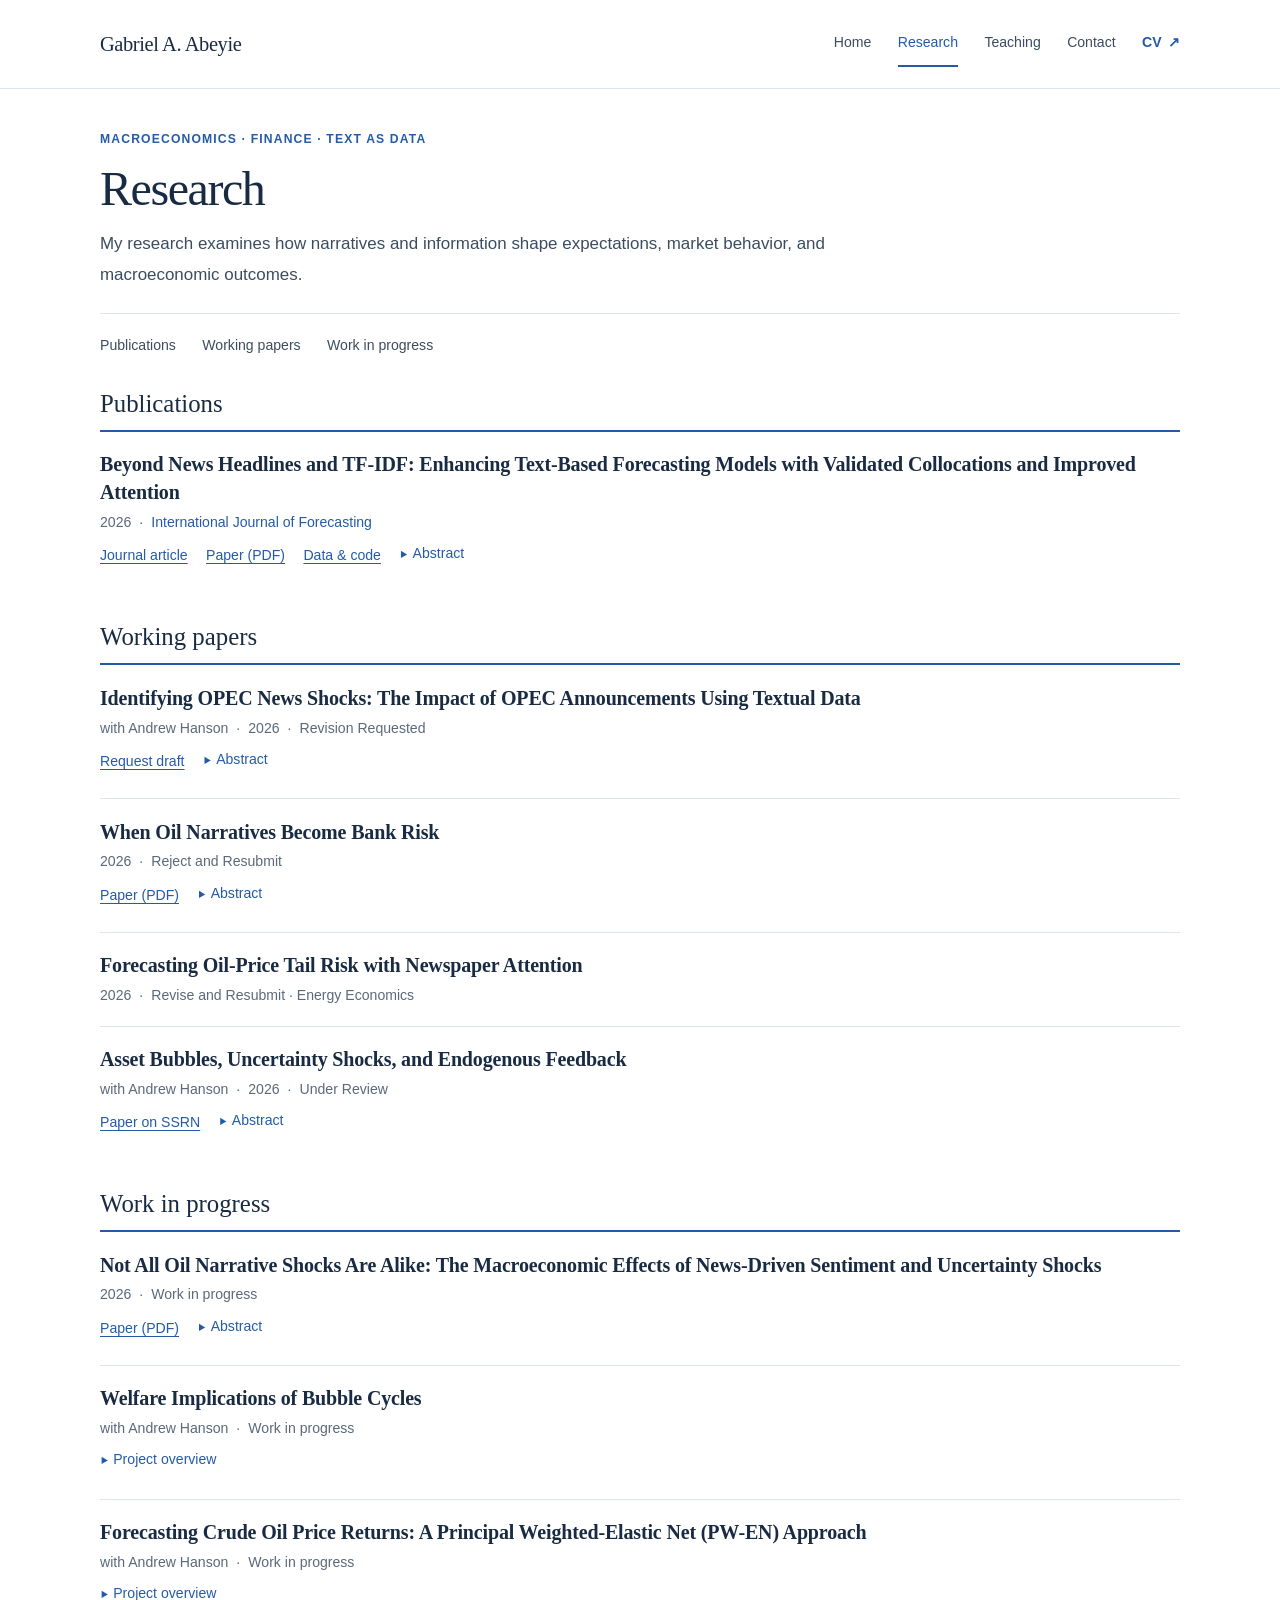
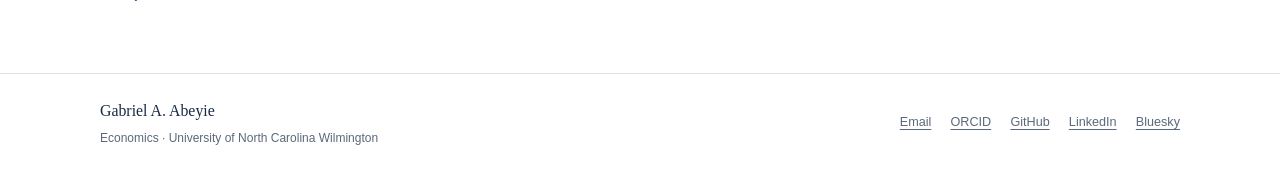
==== commit 8a07b272: "Add files via upload" ====
--- a/research.html
+++ b/research.html
@@ -1,27 +1,100 @@
 <!DOCTYPE html>
 <html lang="en">
-<head><meta charset="UTF-8"><meta name="viewport" content="width=device-width, initial-scale=1"><meta name="color-scheme" content="light"><title>Research | Gabriel A. Abeyie</title><meta name="description" content="Publications, working papers, abstracts, and replication materials from Gabriel A. Abeyie."><meta name="author" content="Gabriel Appau Abeyie"><link rel="canonical" href="https://gabeabeyie.github.io/academic-website/research.html"><meta property="og:type" content="website"><meta property="og:url" content="https://gabeabeyie.github.io/academic-website/research.html"><meta property="og:title" content="Research | Gabriel A. Abeyie"><meta property="og:description" content="Publications, working papers, abstracts, and replication materials from Gabriel A. Abeyie."><meta property="og:image" content="https://gabeabeyie.github.io/academic-website/abeyie-gabriel-a-gabriel-abeyie-07723-edit-2-portrait.jpg"><meta name="twitter:card" content="summary_large_image"><meta name="twitter:title" content="Research | Gabriel A. Abeyie"><meta name="twitter:description" content="Publications, working papers, abstracts, and replication materials from Gabriel A. Abeyie."><link rel="icon" type="image/png" href="https://gabeabeyie.github.io/academic-website/favicon.png"><link rel="stylesheet" href="styles.css">
+<head>
+<meta charset="UTF-8">
+<meta name="viewport" content="width=device-width, initial-scale=1">
+<meta name="color-scheme" content="light">
+<title>Research | Gabriel A. Abeyie</title>
+<meta name="description" content="Publications, working papers, abstracts, and replication materials from Gabriel A. Abeyie.">
+<meta name="author" content="Gabriel Appau Abeyie">
+<link rel="canonical" href="https://gabeabeyie.github.io/academic-website/research.html">
+<meta property="og:type" content="website">
+<meta property="og:url" content="https://gabeabeyie.github.io/academic-website/research.html">
+<meta property="og:title" content="Research | Gabriel A. Abeyie">
+<meta property="og:description" content="Publications, working papers, abstracts, and replication materials from Gabriel A. Abeyie.">
+<meta property="og:image" content="https://gabeabeyie.github.io/academic-website/abeyie-gabriel-a-gabriel-abeyie-07723-edit-2-portrait.jpg">
+<meta name="twitter:card" content="summary_large_image">
+<meta name="twitter:title" content="Research | Gabriel A. Abeyie">
+<meta name="twitter:description" content="Publications, working papers, abstracts, and replication materials from Gabriel A. Abeyie.">
+<link rel="icon" type="image/png" href="https://gabeabeyie.github.io/academic-website/favicon.png">
+<link rel="stylesheet" href="styles.css">
+<style id="compact-research-styles">
+/* Compact research list. These rules apply only to this page. */
+.research-page .page-heading { padding: 2.5rem 0 1.4rem; }
+.research-page .page-heading p { margin-top: .8rem; }
+.research-page .page-heading .eyebrow { margin: 0 0 .65rem; }
+.research-page .research-layout { display: block; padding: .65rem 0 2.5rem; }
+.research-page .research-side { position: static; margin-bottom: 1.25rem; }
+.research-page .research-side nav { display: flex; flex-wrap: wrap; gap: 0 1.65rem; border: 0; }
+.research-page .research-side a { min-height: 44px; border: 0; font-size: .88rem; }
+.research-page .paper-group + .paper-group { margin-top: 1.8rem; }
+.research-page .paper-group h2 { font-size: 1.55rem; padding-bottom: .6rem; border-bottom: 2px solid var(--accent); }
+.research-page .paper { padding: 1.15rem 0; }
+.research-page .paper-heading { display: block; margin: 0 0 .3rem; }
+.research-page .paper h3 { font-size: 1.25rem; line-height: 1.4; }
+.research-page .paper-meta { display: flex; flex-wrap: wrap; align-items: baseline; gap: .1rem .5rem; font-size: .88rem; line-height: 1.65; color: var(--muted); }
+.research-page .meta-item { display: inline-flex; align-items: baseline; gap: .5rem; max-width: 100%; }
+.research-page .paper-year { display: inline; margin: 0; font: inherit; }
+.research-page .paper-authors { margin: 0; font: inherit; color: inherit; }
+.research-page .paper-status { margin: 0; font: inherit; color: inherit; }
+.research-page .paper-status.published { color: var(--accent); font: inherit; }
+.research-page .paper-resources { display: flex; flex-wrap: wrap; align-items: flex-start; gap: 0 1.15rem; margin-top: .25rem; }
+.research-page .paper-links { display: flex; flex-wrap: wrap; gap: 0 1.15rem; margin: 0; }
+.research-page .paper-links a { min-height: 36px; font-size: .88rem; }
+.research-page .paper details { flex: 0 1 auto; min-width: 0; max-width: 100%; margin: 0; }
+.research-page .paper details[open] { flex-basis: 100%; }
+.research-page .paper summary { min-height: 36px; padding: .25rem .1rem; font-size: .88rem; line-height: 1.7; }
+.research-page .abstract { margin: .25rem 0 0; max-width: 85ch; }
+@media (max-width: 540px) {
+  .research-page .page-heading { padding: 1.8rem 0 1.15rem; }
+  .research-page .research-side { margin-bottom: .8rem; }
+  .research-page .research-side nav { gap: 0 1.1rem; }
+  .research-page .research-side a { font-size: .79rem; }
+  .research-page .paper { padding: 1rem 0; }
+  .research-page .paper h3 { font-size: 1.17rem; }
+  .research-page .paper-meta { font-size: .85rem; }
+  .research-page .paper-resources, .research-page .paper-links { gap: 0 1rem; }
+}
+@media (any-pointer: coarse) {
+  .research-page .paper-links a, .research-page .paper summary { min-height: 44px; }
+  .research-page .paper summary { padding-top: .5rem; padding-bottom: .5rem; }
+}
+@media print {
+  .research-page .page-heading { padding: 0 0 1rem; }
+  .research-page .research-side { display: none; }
+  .research-page .paper { padding: .75rem 0; }
+  .research-page .paper h3 { font-size: 13pt; }
+  .research-page .paper-links a { min-height: 0; }
+}
+</style>
 </head>
-<body><a class="skip" href="#main">Skip to main content</a>
+<body>
+<a class="skip" href="#main">Skip to main content</a>
 <header class="site-header">
-<div class="container header-inner"><a class="wordmark" href="index.html">Gabriel A. Abeyie</a>
+<div class="container header-inner">
+<a class="wordmark" href="index.html">Gabriel A. Abeyie</a>
 <nav class="primary-nav" aria-label="Main navigation">
 <ul>
-<li><a href="index.html">Home</a>
-</li>
-<li><a href="research.html" aria-current="page">Research</a>
-</li>
-<li><a href="teaching.html">Teaching</a>
-</li>
-<li><a href="contact.html">Contact</a>
-</li>
-<li><a class="nav-cv" href="https://gabeabeyie.github.io/academic-website/Gabriel_abeyie_cv.pdf">CV <span aria-hidden="true">↗</span></a>
+<li>
+<a href="index.html">Home</a>
+</li>
+<li>
+<a href="research.html" aria-current="page">Research</a>
+</li>
+<li>
+<a href="teaching.html">Teaching</a>
+</li>
+<li>
+<a href="contact.html">Contact</a>
+</li>
+<li>
+<a class="nav-cv" href="https://gabeabeyie.github.io/academic-website/Gabriel_abeyie_cv.pdf">CV <span aria-hidden="true">↗</span></a>
 </li>
 </ul>
 </nav>
 </div>
 </header>
-<main class="main" id="main" tabindex="-1">
+<main class="main research-page" id="main" tabindex="-1">
 <div class="container">
 <header class="page-heading">
 <p class="eyebrow">Macroeconomics · Finance · Text as data
@@ -35,8 +108,6 @@
 <aside class="research-side">
 <nav aria-label="Research categories"><a href="#publications">Publications</a><a href="#working-papers">Working papers</a><a href="#work-in-progress">Work in progress</a>
 </nav>
-<p>Paper links, abstracts, and available data and code are listed with each project.
-</p>
 </aside>
 <div>
 <section class="paper-group" id="publications" aria-labelledby="publications-title">
@@ -44,16 +115,14 @@
 </h2>
 <article class="paper" aria-labelledby="paper-1">
 <div class="paper-heading">
-<h3 id="paper-1"><a href="https://doi.org/10.1016/j.ijforecast.2025.09.002">Beyond News Headlines and TF-IDF: Enhancing Text-Based Forecasting Models with Validated Collocations and Improved Attention</a>
-</h3><span class="paper-year">2026</span>
-</div>
-<p class="paper-authors">Gabriel A. Abeyie
-</p>
-<p class="paper-status published">International Journal of Forecasting · 2026
-</p>
-<p class="paper-description">Forecasting crude oil prices with full news text, validated collocations, and attention mechanisms.
-</p>
-<div class="paper-links"><a href="https://doi.org/10.1016/j.ijforecast.2025.09.002" aria-label="Journal article: Beyond News Headlines and TF-IDF: Enhancing Text-Based Forecasting Models with Validated Collocations and Improved Attention">Journal article</a><a href="https://gabeabeyie.github.io/academic-website/IJF-D-24-00300R1.pdf" aria-label="Paper (PDF): Beyond News Headlines and TF-IDF: Enhancing Text-Based Forecasting Models with Validated Collocations and Improved Attention">Paper (PDF)</a><a href="https://github.com/gabeabeyie/Collocation_Attention.git" aria-label="Data &amp; code: Beyond News Headlines and TF-IDF: Enhancing Text-Based Forecasting Models with Validated Collocations and Improved Attention">Data &amp; code</a>
+<h3 id="paper-1">
+<a href="https://doi.org/10.1016/j.ijforecast.2025.09.002">Beyond News Headlines and TF-IDF: Enhancing Text-Based Forecasting Models with Validated Collocations and Improved Attention</a>
+</h3>
+</div>
+<p class="paper-meta"><span class="meta-item"><span class="paper-year">2026</span></span> <span class="meta-item"><span class="meta-separator" aria-hidden="true">·</span> <span class="paper-status published">International Journal of Forecasting</span></span> </p>
+<div class="paper-resources">
+<div class="paper-links">
+<a href="https://doi.org/10.1016/j.ijforecast.2025.09.002" aria-label="Journal article: Beyond News Headlines and TF-IDF: Enhancing Text-Based Forecasting Models with Validated Collocations and Improved Attention">Journal article</a><a href="https://gabeabeyie.github.io/academic-website/IJF-D-24-00300R1.pdf" aria-label="Paper (PDF): Beyond News Headlines and TF-IDF: Enhancing Text-Based Forecasting Models with Validated Collocations and Improved Attention">Paper (PDF)</a><a href="https://github.com/gabeabeyie/Collocation_Attention.git" aria-label="Data &amp; code: Beyond News Headlines and TF-IDF: Enhancing Text-Based Forecasting Models with Validated Collocations and Improved Attention">Data &amp; code</a>
 </div>
 <details>
 <summary>Abstract<span class="sr-only">: Beyond News Headlines and TF-IDF: Enhancing Text-Based Forecasting Models with Validated Collocations and Improved Attention</span>
@@ -63,7 +132,7 @@
 </p>
 </div>
 </details>
-</article>
+</div></article>
 </section>
 <section class="paper-group" id="working-papers" aria-labelledby="working-title">
 <h2 id="working-title">Working papers
@@ -71,15 +140,12 @@
 <article class="paper" aria-labelledby="paper-2">
 <div class="paper-heading">
 <h3 id="paper-2">Identifying OPEC News Shocks: The Impact of OPEC Announcements Using Textual Data
-</h3><span class="paper-year">2026</span>
-</div>
-<p class="paper-authors">with Andrew Hanson
-</p>
-<p class="paper-status ">Revision Requested
-</p>
-<p class="paper-description">Measuring the market and macroeconomic effects of OPEC news using textual analysis.
-</p>
-<div class="paper-links"><a href="mailto:abeyieg@uncw.edu?subject=Paper%20request%3A%20Identifying%20OPEC%20News%20Shocks%3A%20The%20Impact%20of%20OPEC%20Announcements%20Using%20Textual%20Data" aria-label="Request draft: Identifying OPEC News Shocks: The Impact of OPEC Announcements Using Textual Data">Request draft</a>
+</h3>
+</div>
+<p class="paper-meta"><span class="meta-item"><span class="paper-authors">with Andrew Hanson</span></span> <span class="meta-item"><span class="meta-separator" aria-hidden="true">·</span> <span class="paper-year">2026</span></span> <span class="meta-item"><span class="meta-separator" aria-hidden="true">·</span> <span class="paper-status">Revision Requested</span></span> </p>
+<div class="paper-resources">
+<div class="paper-links">
+<a href="mailto:abeyieg@uncw.edu?subject=Paper%20request%3A%20Identifying%20OPEC%20News%20Shocks%3A%20The%20Impact%20of%20OPEC%20Announcements%20Using%20Textual%20Data" aria-label="Request draft: Identifying OPEC News Shocks: The Impact of OPEC Announcements Using Textual Data">Request draft</a>
 </div>
 <details>
 <summary>Abstract<span class="sr-only">: Identifying OPEC News Shocks: The Impact of OPEC Announcements Using Textual Data</span>
@@ -89,19 +155,17 @@
 </p>
 </div>
 </details>
-</article>
+</div></article>
 <article class="paper" aria-labelledby="paper-3">
 <div class="paper-heading">
-<h3 id="paper-3"><a href="https://gabeabeyie.github.io/academic-website/When%20Oil%20Narratives%20Become%20Bank%20Risk.pdf">When Oil Narratives Become Bank Risk</a>
-</h3><span class="paper-year">2026</span>
-</div>
-<p class="paper-authors">Gabriel A. Abeyie
-</p>
-<p class="paper-status ">Reject and Resubmit
-</p>
-<p class="paper-description">How the economic meaning of oil news relates to credit losses and growth at oil-exposed banks.
-</p>
-<div class="paper-links"><a href="https://gabeabeyie.github.io/academic-website/When%20Oil%20Narratives%20Become%20Bank%20Risk.pdf" aria-label="Paper (PDF): When Oil Narratives Become Bank Risk">Paper (PDF)</a>
+<h3 id="paper-3">
+<a href="https://gabeabeyie.github.io/academic-website/When%20Oil%20Narratives%20Become%20Bank%20Risk.pdf">When Oil Narratives Become Bank Risk</a>
+</h3>
+</div>
+<p class="paper-meta"><span class="meta-item"><span class="paper-year">2026</span></span> <span class="meta-item"><span class="meta-separator" aria-hidden="true">·</span> <span class="paper-status">Reject and Resubmit</span></span> </p>
+<div class="paper-resources">
+<div class="paper-links">
+<a href="https://gabeabeyie.github.io/academic-website/When%20Oil%20Narratives%20Become%20Bank%20Risk.pdf" aria-label="Paper (PDF): When Oil Narratives Become Bank Risk">Paper (PDF)</a>
 </div>
 <details>
 <summary>Abstract<span class="sr-only">: When Oil Narratives Become Bank Risk</span>
@@ -111,28 +175,23 @@
 </p>
 </div>
 </details>
-</article>
+</div></article>
 <article class="paper" aria-labelledby="paper-8">
 <div class="paper-heading">
 <h3 id="paper-8">Forecasting Oil-Price Tail Risk with Newspaper Attention
 </h3>
-    <span class="paper-year">2026</span>
-</div>
-<p class="paper-status">Revise and Resubmit · Energy Economics
-</p>
-</article>
+    </div>
+<p class="paper-meta"><span class="meta-item"><span class="paper-year">2026</span></span> <span class="meta-item"><span class="meta-separator" aria-hidden="true">·</span> <span class="paper-status">Revise and Resubmit · Energy Economics</span></span> </p></article>
 <article class="paper" aria-labelledby="paper-4">
 <div class="paper-heading">
-<h3 id="paper-4"><a href="https://papers.ssrn.com/sol3/papers.cfm?abstract_id=7301018">Asset Bubbles, Uncertainty Shocks, and Endogenous Feedback</a>
-</h3><span class="paper-year">2026</span>
-</div>
-<p class="paper-authors">with Andrew Hanson
-</p>
-<p class="paper-status ">Under Review
-</p>
-<p class="paper-description">A model in which uncertainty and asset bubbles reinforce one another.
-</p>
-<div class="paper-links"><a href="https://papers.ssrn.com/sol3/papers.cfm?abstract_id=7301018" aria-label="Paper on SSRN: Asset Bubbles, Uncertainty Shocks, and Endogenous Feedback">Paper on SSRN</a>
+<h3 id="paper-4">
+<a href="https://papers.ssrn.com/sol3/papers.cfm?abstract_id=7301018">Asset Bubbles, Uncertainty Shocks, and Endogenous Feedback</a>
+</h3>
+</div>
+<p class="paper-meta"><span class="meta-item"><span class="paper-authors">with Andrew Hanson</span></span> <span class="meta-item"><span class="meta-separator" aria-hidden="true">·</span> <span class="paper-year">2026</span></span> <span class="meta-item"><span class="meta-separator" aria-hidden="true">·</span> <span class="paper-status">Under Review</span></span> </p>
+<div class="paper-resources">
+<div class="paper-links">
+<a href="https://papers.ssrn.com/sol3/papers.cfm?abstract_id=7301018" aria-label="Paper on SSRN: Asset Bubbles, Uncertainty Shocks, and Endogenous Feedback">Paper on SSRN</a>
 </div>
 <details>
 <summary>Abstract<span class="sr-only">: Asset Bubbles, Uncertainty Shocks, and Endogenous Feedback</span>
@@ -142,23 +201,21 @@
 </p>
 </div>
 </details>
-</article>
+</div></article>
 </section>
 <section class="paper-group" id="work-in-progress" aria-labelledby="progress-title">
 <h2 id="progress-title">Work in progress
 </h2>
 <article class="paper" aria-labelledby="paper-5">
 <div class="paper-heading">
-<h3 id="paper-5"><a href="https://gabeabeyie.github.io/academic-website/Narrative_Shocks70.pdf">Not All Oil Narrative Shocks Are Alike: The Macroeconomic Effects of News-Driven Sentiment and Uncertainty Shocks</a>
-</h3><span class="paper-year">2026</span>
-</div>
-<p class="paper-authors">Gabriel A. Abeyie
-</p>
-<p class="paper-status ">Work in progress
-</p>
-<p class="paper-description">Separating the macroeconomic effects of oil-news sentiment and uncertainty.
-</p>
-<div class="paper-links"><a href="https://gabeabeyie.github.io/academic-website/Narrative_Shocks70.pdf" aria-label="Paper (PDF): Not All Oil Narrative Shocks Are Alike: The Macroeconomic Effects of News-Driven Sentiment and Uncertainty Shocks">Paper (PDF)</a>
+<h3 id="paper-5">
+<a href="https://gabeabeyie.github.io/academic-website/Narrative_Shocks70.pdf">Not All Oil Narrative Shocks Are Alike: The Macroeconomic Effects of News-Driven Sentiment and Uncertainty Shocks</a>
+</h3>
+</div>
+<p class="paper-meta"><span class="meta-item"><span class="paper-year">2026</span></span> <span class="meta-item"><span class="meta-separator" aria-hidden="true">·</span> <span class="paper-status">Work in progress</span></span> </p>
+<div class="paper-resources">
+<div class="paper-links">
+<a href="https://gabeabeyie.github.io/academic-website/Narrative_Shocks70.pdf" aria-label="Paper (PDF): Not All Oil Narrative Shocks Are Alike: The Macroeconomic Effects of News-Driven Sentiment and Uncertainty Shocks">Paper (PDF)</a>
 </div>
 <details>
 <summary>Abstract<span class="sr-only">: Not All Oil Narrative Shocks Are Alike: The Macroeconomic Effects of News-Driven Sentiment and Uncertainty Shocks</span>
@@ -168,18 +225,14 @@
 </p>
 </div>
 </details>
-</article>
+</div></article>
 <article class="paper" aria-labelledby="paper-6">
 <div class="paper-heading">
 <h3 id="paper-6">Welfare Implications of Bubble Cycles
 </h3>
 </div>
-<p class="paper-authors">with Andrew Hanson
-</p>
-<p class="paper-status ">Work in progress
-</p>
-<div class="paper-links">
-</div>
+<p class="paper-meta"><span class="meta-item"><span class="paper-authors">with Andrew Hanson</span></span> <span class="meta-item"><span class="meta-separator" aria-hidden="true">·</span> <span class="paper-status">Work in progress</span></span> </p>
+<div class="paper-resources">
 <details>
 <summary>Project overview<span class="sr-only">: Welfare Implications of Bubble Cycles</span>
 </summary>
@@ -188,18 +241,14 @@
 </p>
 </div>
 </details>
-</article>
+</div></article>
 <article class="paper" aria-labelledby="paper-7">
 <div class="paper-heading">
 <h3 id="paper-7">Forecasting Crude Oil Price Returns: A Principal Weighted-Elastic Net (PW-EN) Approach
 </h3>
 </div>
-<p class="paper-authors">with Andrew Hanson
-</p>
-<p class="paper-status ">Work in progress
-</p>
-<div class="paper-links">
-</div>
+<p class="paper-meta"><span class="meta-item"><span class="paper-authors">with Andrew Hanson</span></span> <span class="meta-item"><span class="meta-separator" aria-hidden="true">·</span> <span class="paper-status">Work in progress</span></span> </p>
+<div class="paper-resources">
 <details>
 <summary>Project overview<span class="sr-only">: Forecasting Crude Oil Price Returns: A Principal Weighted-Elastic Net (PW-EN) Approach</span>
 </summary>
@@ -208,7 +257,7 @@
 </p>
 </div>
 </details>
-</article>
+</div></article>
 </section>
 </div>
 </div>
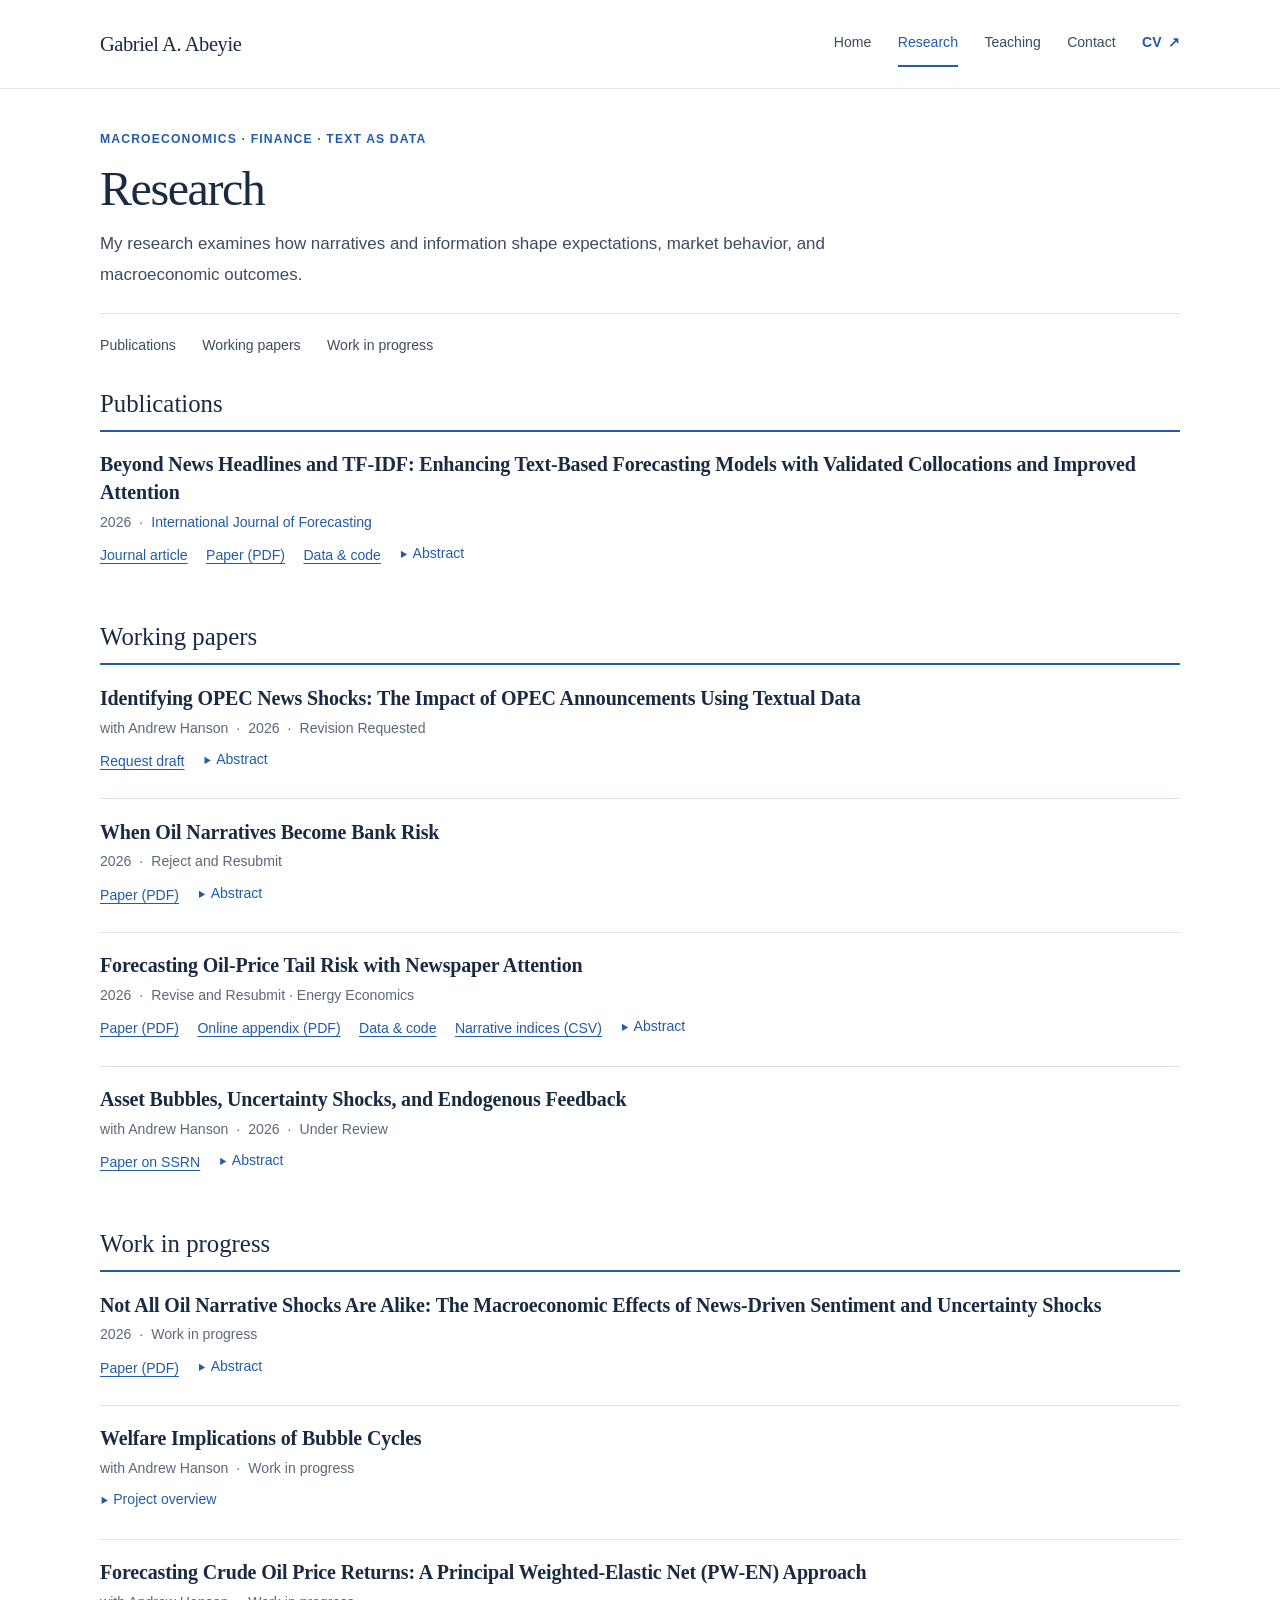
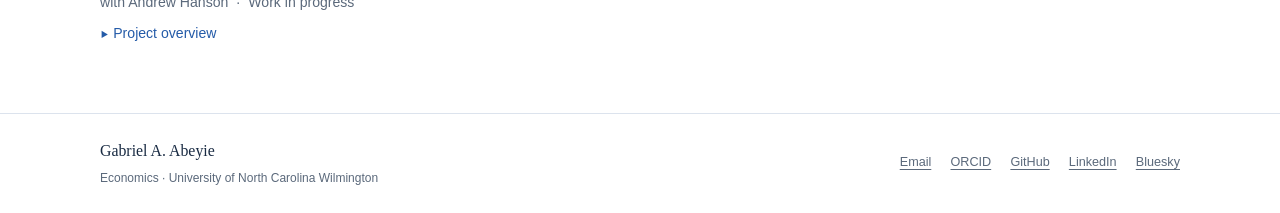
==== commit adcac010: "Add tail-risk paper materials to research page Flesh out the 'Forecasting Oil-Price Tail Risk with N" ====
--- a/research.html
+++ b/research.html
@@ -181,7 +181,20 @@
 <h3 id="paper-8">Forecasting Oil-Price Tail Risk with Newspaper Attention
 </h3>
     </div>
-<p class="paper-meta"><span class="meta-item"><span class="paper-year">2026</span></span> <span class="meta-item"><span class="meta-separator" aria-hidden="true">·</span> <span class="paper-status">Revise and Resubmit · Energy Economics</span></span> </p></article>
+<p class="paper-meta"><span class="meta-item"><span class="paper-year">2026</span></span> <span class="meta-item"><span class="meta-separator" aria-hidden="true">·</span> <span class="paper-status">Revise and Resubmit · Energy Economics</span></span> </p>
+<div class="paper-resources">
+<div class="paper-links">
+<a href="https://gabeabeyie.github.io/academic-website/Forecasting_Oil_Price_Tail_Risk.pdf" aria-label="Paper (PDF): Forecasting Oil-Price Tail Risk with Newspaper Attention">Paper (PDF)</a><a href="https://gabeabeyie.github.io/academic-website/Forecasting_Oil_Price_Tail_Risk_Online_Appendix.pdf" aria-label="Online appendix (PDF): Forecasting Oil-Price Tail Risk with Newspaper Attention">Online appendix (PDF)</a><a href="https://github.com/gabeabeyie/oil-tail-risk-newspaper-attention" aria-label="Data and code: Forecasting Oil-Price Tail Risk with Newspaper Attention">Data &amp; code</a><a href="https://gabeabeyie.github.io/academic-website/oil_news_narrative_indices_1988_2024.csv" aria-label="Monthly narrative indices (CSV): Forecasting Oil-Price Tail Risk with Newspaper Attention">Narrative indices (CSV)</a>
+</div>
+<details>
+<summary>Abstract<span class="sr-only">: Forecasting Oil-Price Tail Risk with Newspaper Attention</span>
+</summary>
+<div class="abstract">
+<p>This paper examines oil-news attention as a predictor of crude oil price volatility. Using oil-related news articles from four major U.S. newspapers between 1988 and 2024, we construct monthly measures of oil-news attention and evaluate their out-of-sample forecasting power for WTI and Brent realized volatility. Adding oil-news attention to autoregressive (AR) and heterogeneous autoregressive (HAR) benchmarks significantly improves forecast accuracy, particularly for downside volatility. The improvements persist even when the benchmark already includes implied volatility from the VIX or the OVX, and they extend to 5% Value-at-Risk (VaR) forecasts. Consistent with the mixture-of-distributions hypothesis, what matters for forecasting oil-price risk is how much the press writes about oil, not what it says.
+</p>
+</div>
+</details>
+</div></article>
 <article class="paper" aria-labelledby="paper-4">
 <div class="paper-heading">
 <h3 id="paper-4">
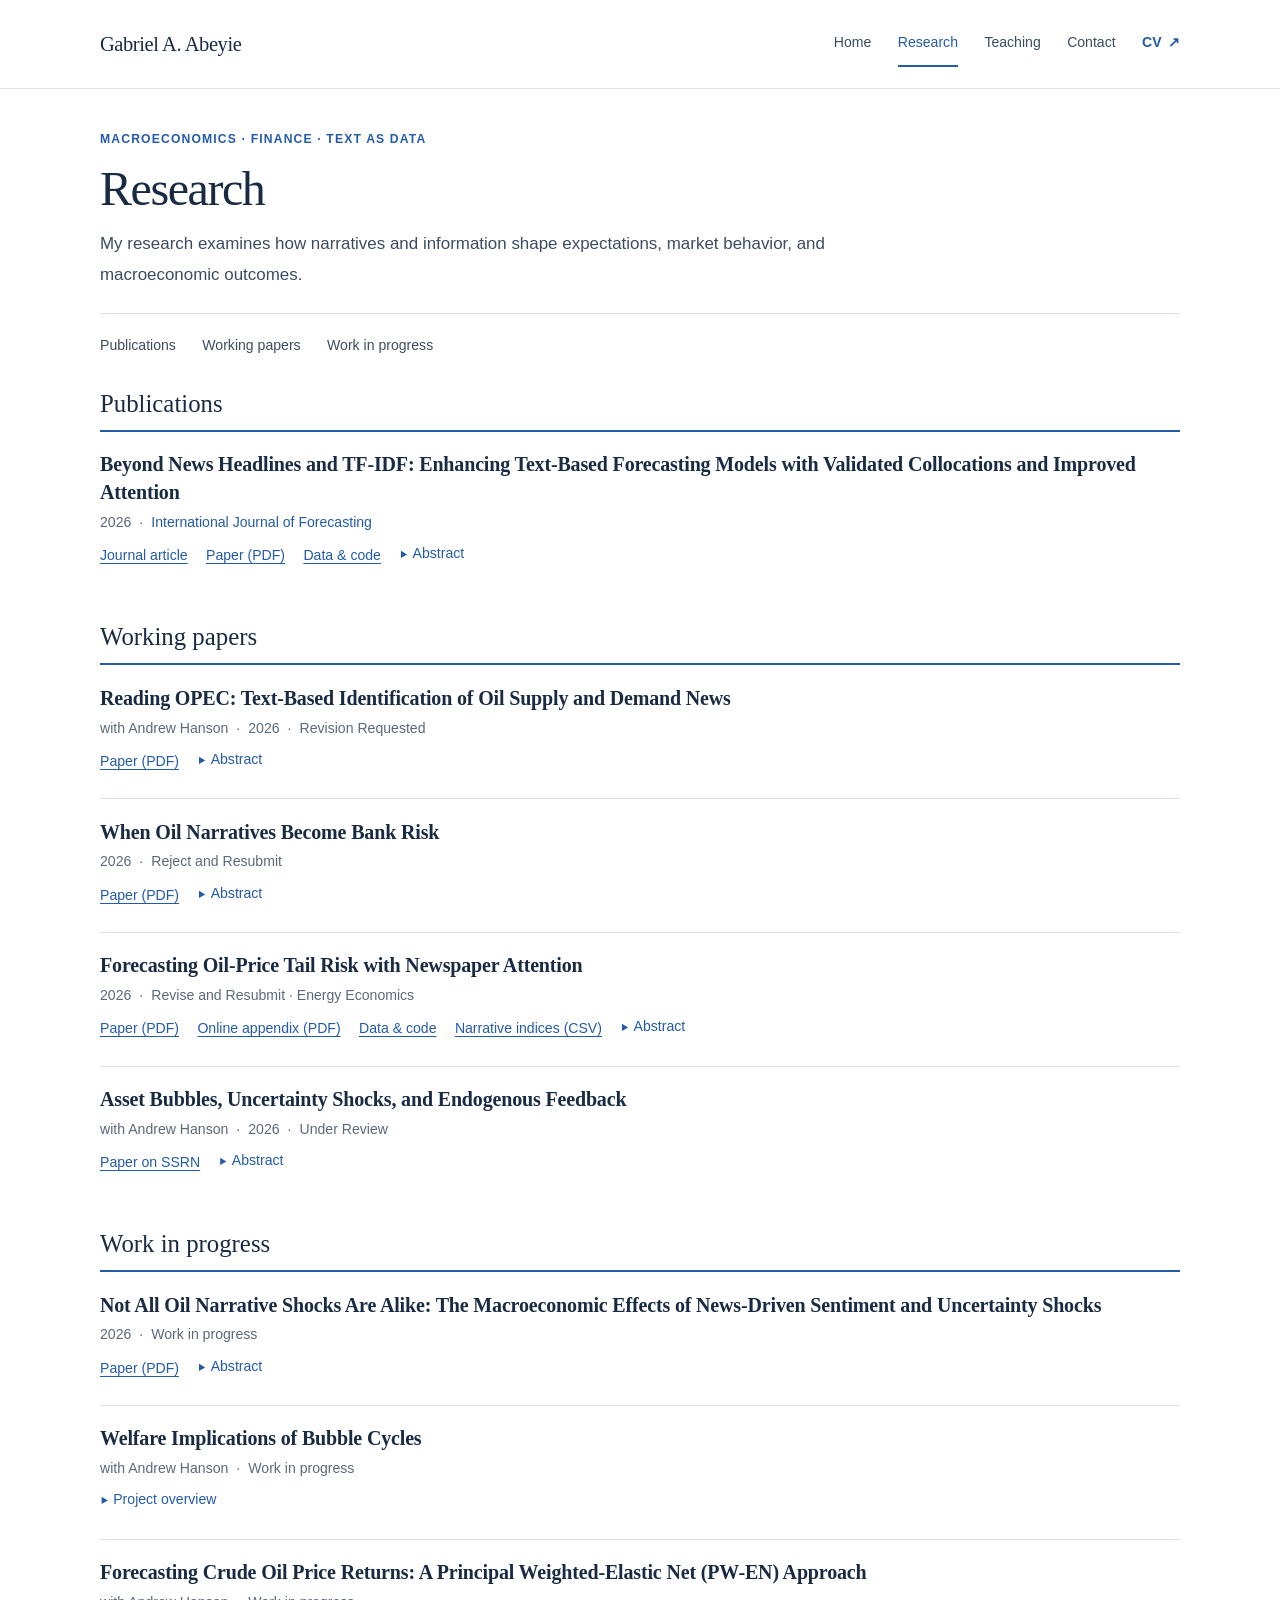
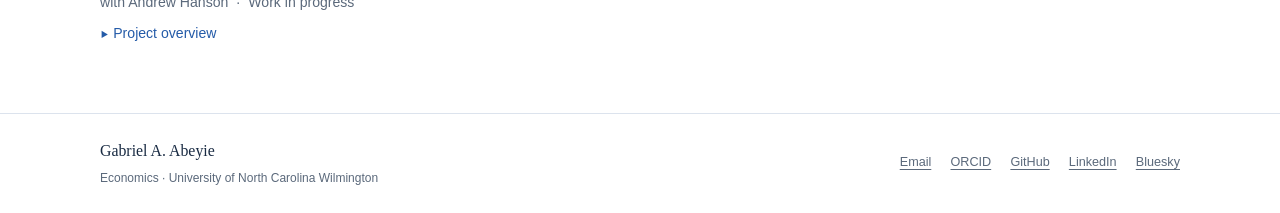
==== commit 510bbd45: "Add Reading OPEC paper and link it on the research page Rename the OPEC entry to 'Reading OPEC: Text" ====
--- a/research.html
+++ b/research.html
@@ -139,19 +139,20 @@
 </h2>
 <article class="paper" aria-labelledby="paper-2">
 <div class="paper-heading">
-<h3 id="paper-2">Identifying OPEC News Shocks: The Impact of OPEC Announcements Using Textual Data
+<h3 id="paper-2">
+<a href="https://gabeabeyie.github.io/academic-website/Reading_OPEC.pdf">Reading OPEC: Text-Based Identification of Oil Supply and Demand News</a>
 </h3>
 </div>
 <p class="paper-meta"><span class="meta-item"><span class="paper-authors">with Andrew Hanson</span></span> <span class="meta-item"><span class="meta-separator" aria-hidden="true">·</span> <span class="paper-year">2026</span></span> <span class="meta-item"><span class="meta-separator" aria-hidden="true">·</span> <span class="paper-status">Revision Requested</span></span> </p>
 <div class="paper-resources">
 <div class="paper-links">
-<a href="mailto:abeyieg@uncw.edu?subject=Paper%20request%3A%20Identifying%20OPEC%20News%20Shocks%3A%20The%20Impact%20of%20OPEC%20Announcements%20Using%20Textual%20Data" aria-label="Request draft: Identifying OPEC News Shocks: The Impact of OPEC Announcements Using Textual Data">Request draft</a>
-</div>
-<details>
-<summary>Abstract<span class="sr-only">: Identifying OPEC News Shocks: The Impact of OPEC Announcements Using Textual Data</span>
-</summary>
-<div class="abstract">
-<p>This paper uses textual analysis to identify and measure the impact of OPEC news shocks on oil markets and the broader economy, developing novel methods to extract information from OPEC announcements and communications.
+<a href="https://gabeabeyie.github.io/academic-website/Reading_OPEC.pdf" aria-label="Paper (PDF): Reading OPEC: Text-Based Identification of Oil Supply and Demand News">Paper (PDF)</a>
+</div>
+<details>
+<summary>Abstract<span class="sr-only">: Reading OPEC: Text-Based Identification of Oil Supply and Demand News</span>
+</summary>
+<div class="abstract">
+<p>We use newspaper coverage to identify the supply and demand content of OPEC announcements. From 7,941 articles around 206 OPEC and OPEC+ announcements from 1971 to 2025, we construct separate text-based measures of supply and demand news without using futures prices. The supply measure produces macroeconomic responses similar to futures-based identification, while demand news generates distinct effects: both raise oil prices, but supply news contracts industrial production whereas demand news initially expands it.
 </p>
 </div>
 </details>
